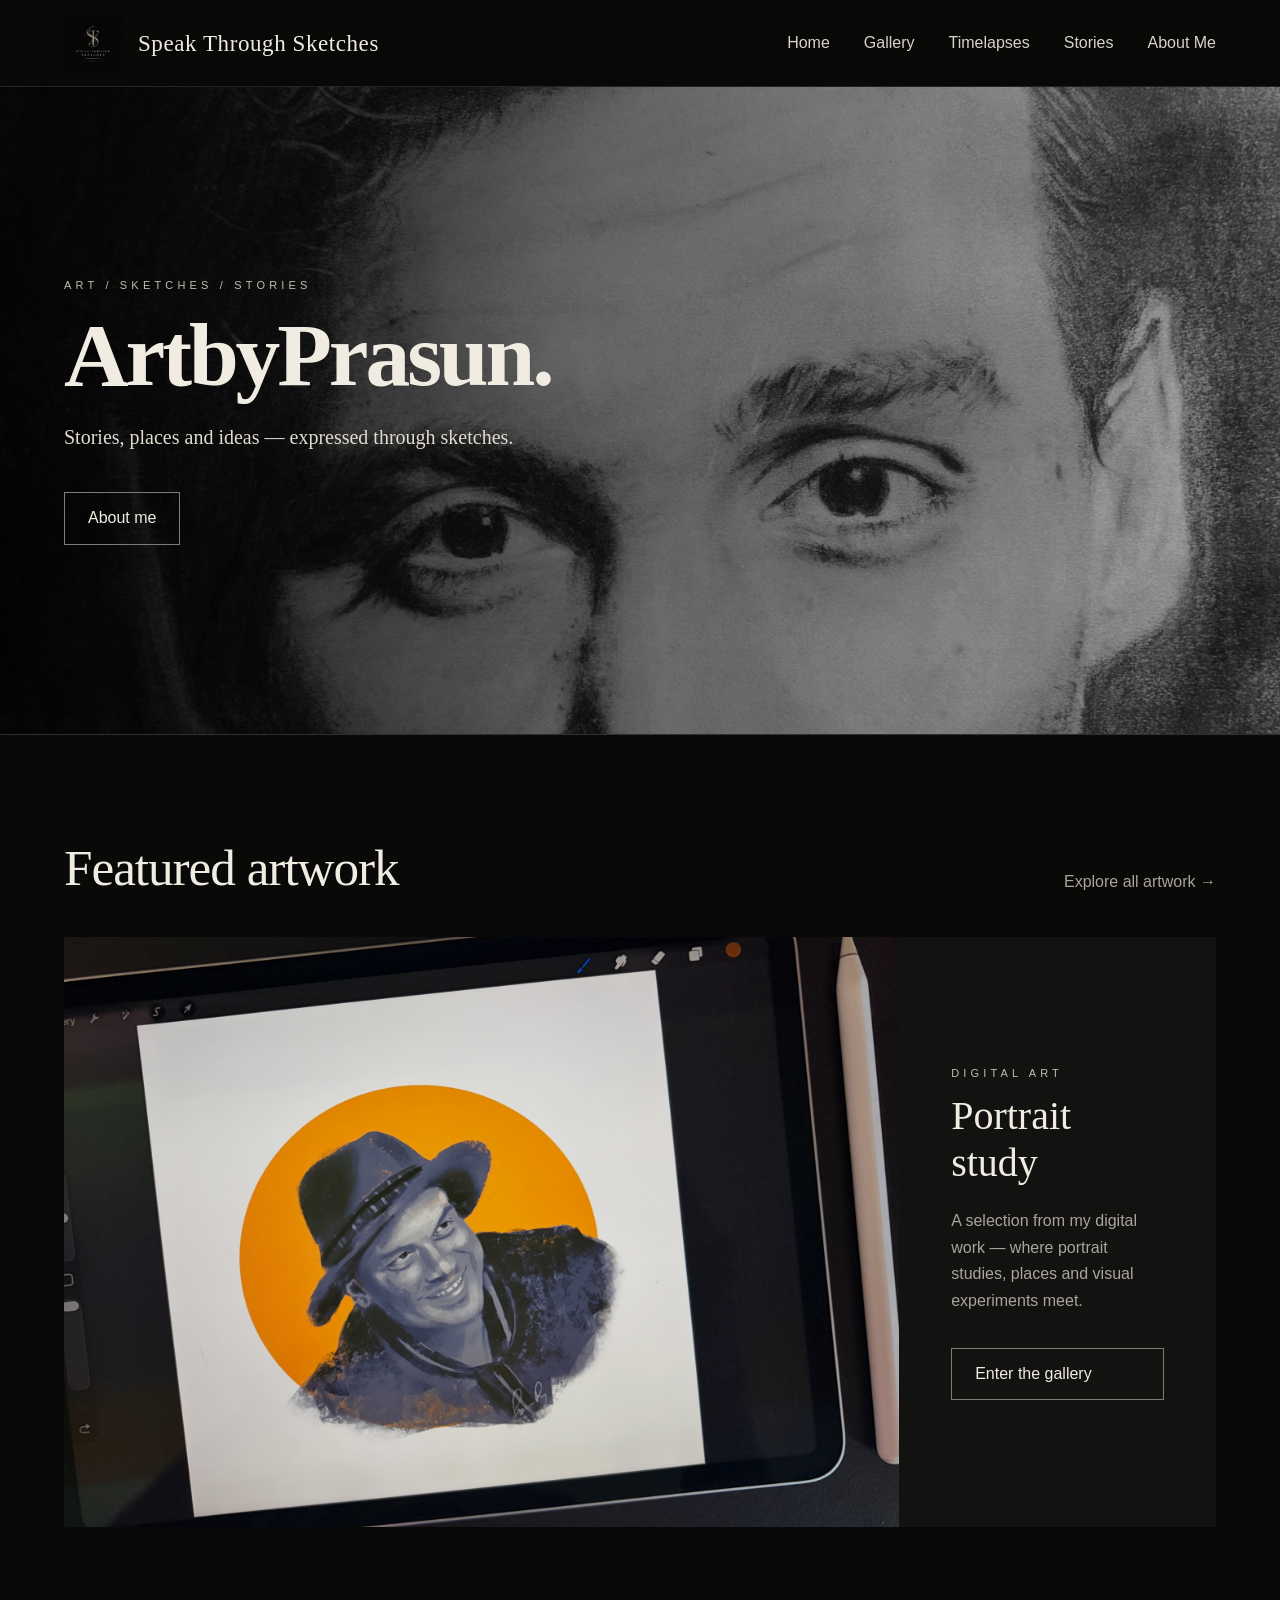
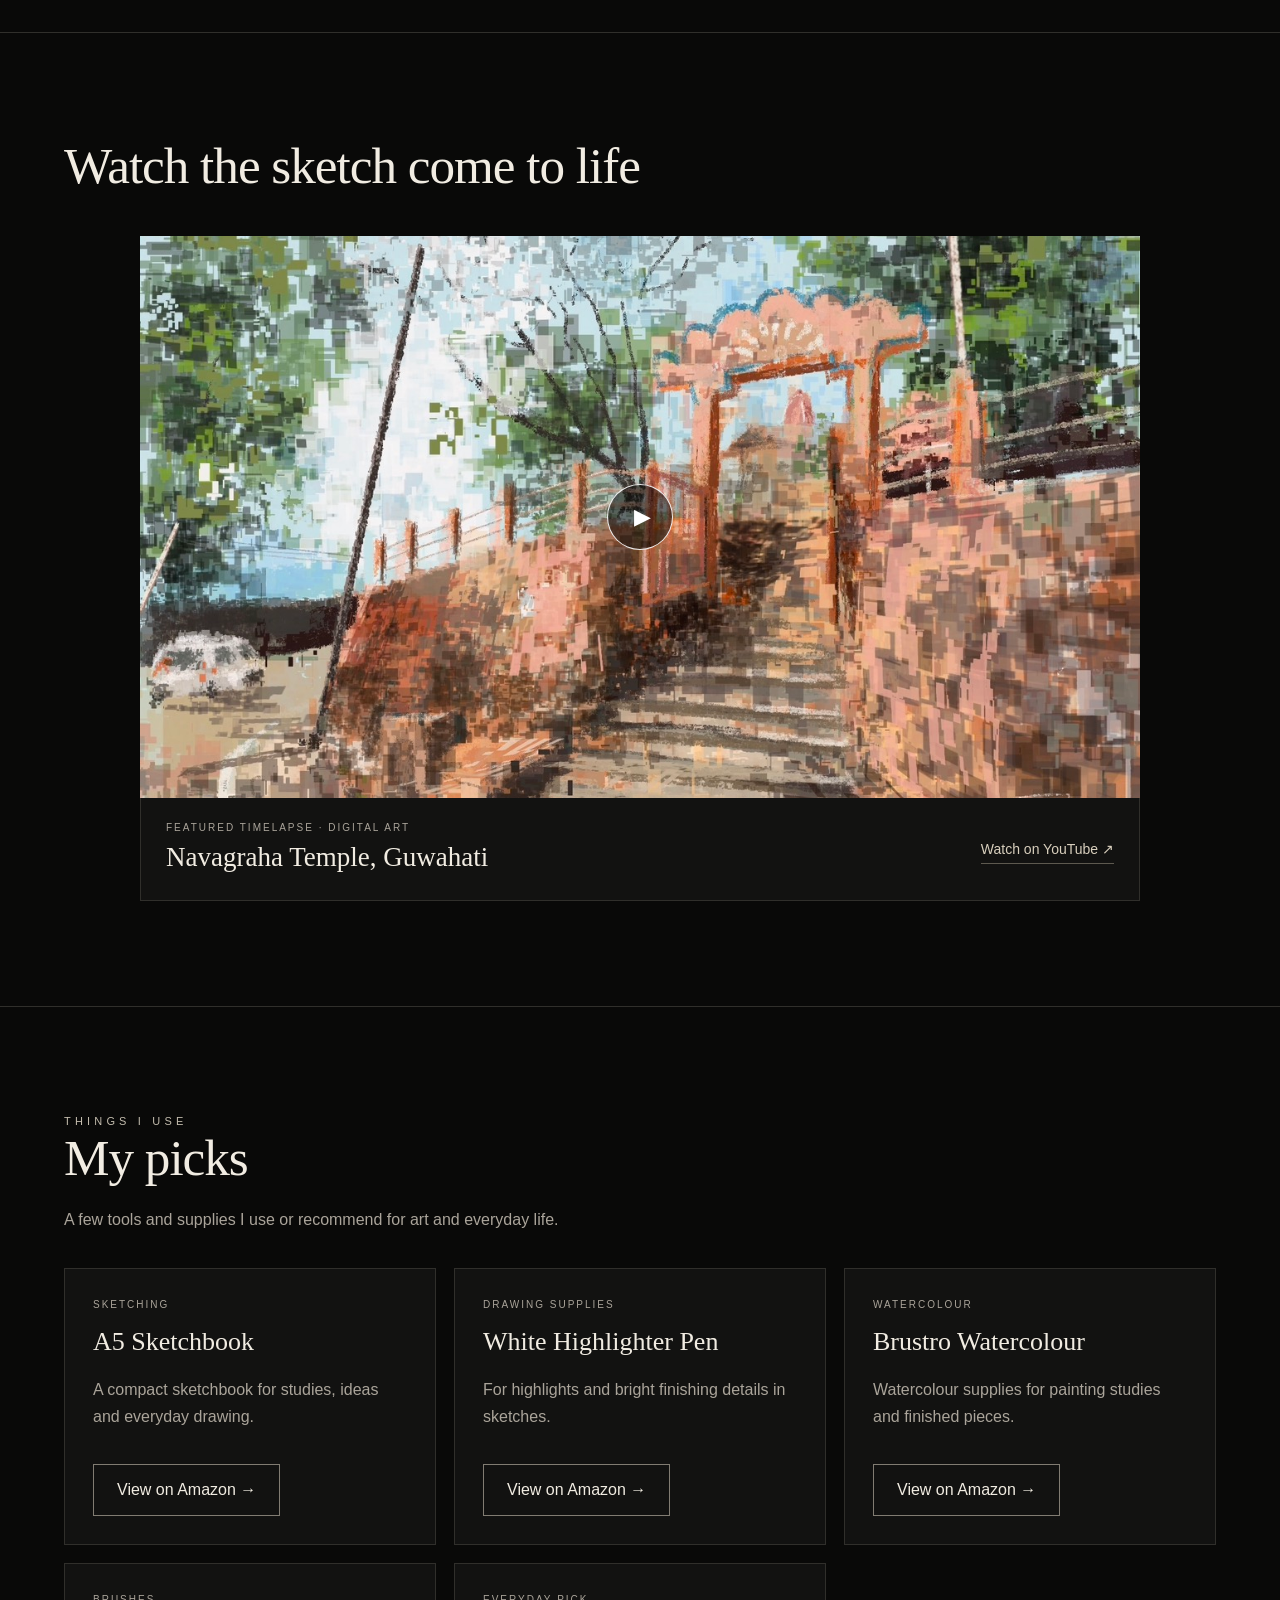
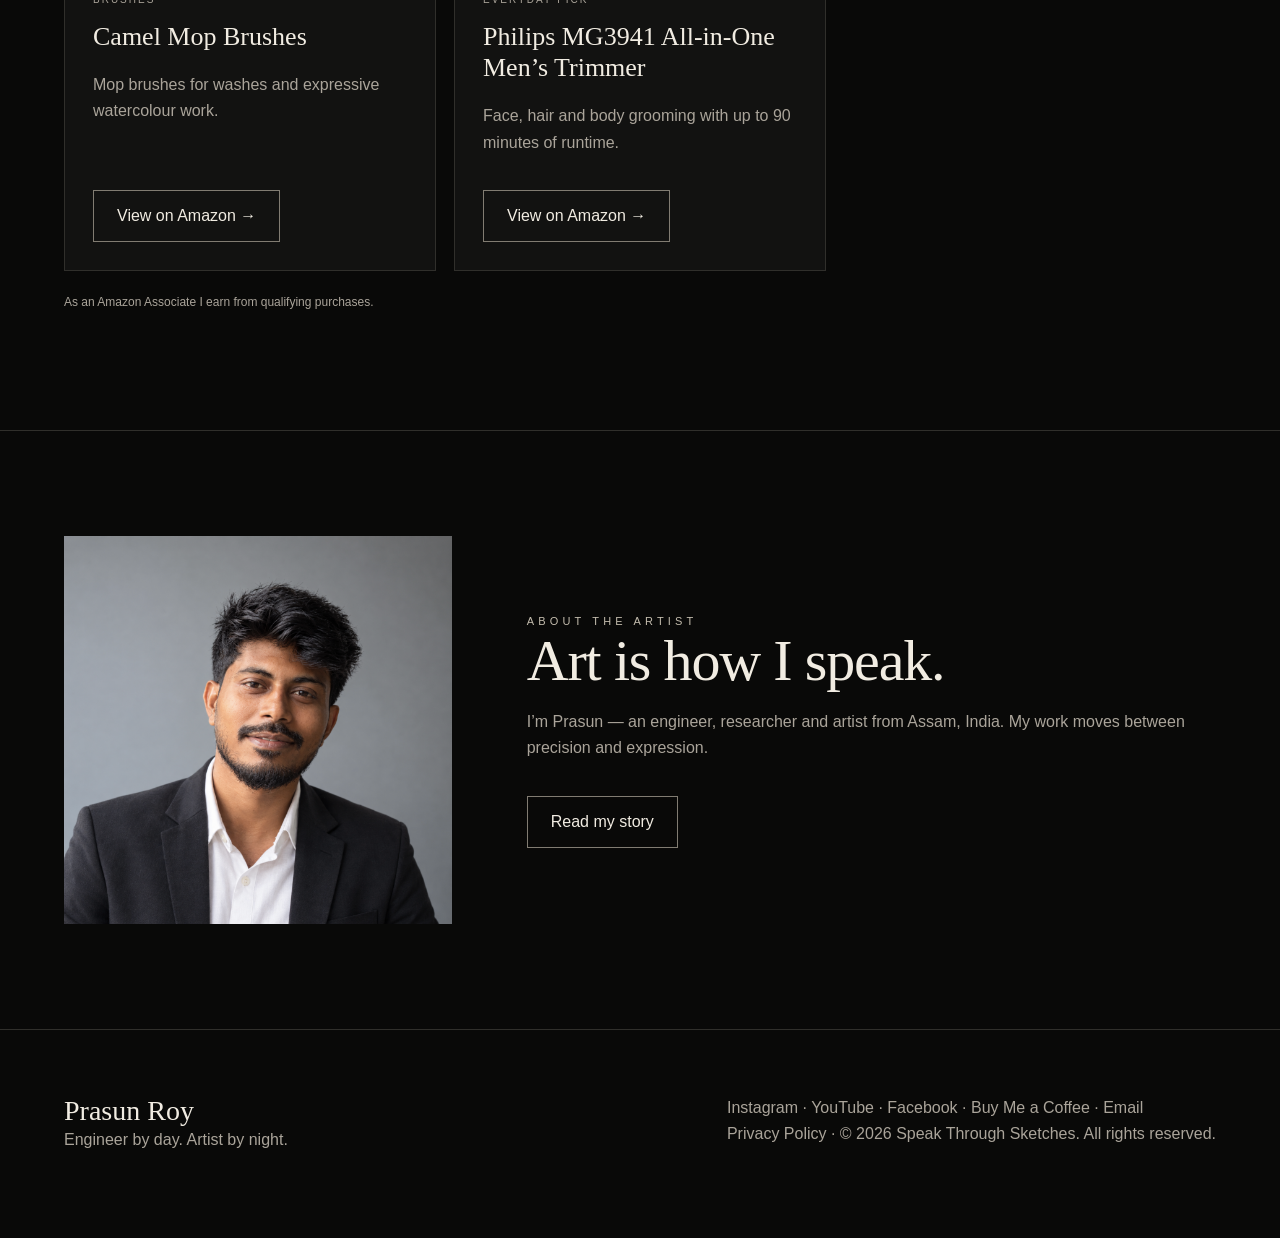
==== index.html @ adfabd0b "Link privacy policy in footer" ====
<!doctype html><html lang="en"><head><title>Speak Through Sketches</title><meta charset="utf-8"><meta name="viewport" content="width=device-width,initial-scale=1"><meta name="description" content="Speak Through Sketches — art, sketches and stories by Prasun Roy."><meta property="og:title" content="Speak Through Sketches"><meta property="og:description" content="Stories, places and ideas — expressed through sketches."><meta property="og:type" content="website"><link rel="icon" href="assets/images/logo.png"><link rel="stylesheet" href="style.css">
<script async src="https://pagead2.googlesyndication.com/pagead/js/adsbygoogle.js?client=ca-pub-5330915636951383" crossorigin="anonymous"></script></head><body><nav class="nav"><div class="wrap navin"><a class="brand" href="index.html"><img src="assets/images/logo.png" alt="Speak Through Sketches logo"><span>Speak Through Sketches</span></a><button class="menu">Menu</button><div class="links"><a href="index.html">Home</a><a href="gallery.html">Gallery</a><a href="timelapses.html">Timelapses</a><a href="stories.html">Stories</a><a href="about.html">About Me</a></div></div></nav><header class="hero"><div class="inner"><div class="eyebrow">Art / Sketches / Stories</div><h1>ArtbyPrasun.</h1><p>Stories, places and ideas — expressed through sketches.</p><a class="btn" href="about.html">About me</a></div></header><section class="section"><div class="wrap"><div class="sectionhead"><h2>Featured artwork</h2><a class="muted" href="gallery.html">Explore all artwork →</a></div><div class="featured"><img src="assets/images/featured.jpg" alt="Digital portrait artwork displayed on an iPad"><div class="cardtext"><div class="eyebrow">Digital art</div><h3>Portrait study</h3><p class="muted">A selection from my digital work — where portrait studies, places and visual experiments meet.</p><a class="btn" href="gallery.html">Enter the gallery</a></div></div></div></section><section class="section"><div class="wrap"><div class="sectionhead"><h2>Watch the sketch come to life</h2></div><div class="home-video"><button class="video-thumb wide" type="button" data-youtube="erYvs-AI5_E" aria-label="Play Navagraha Temple timelapse"><img src="assets/images/digital-temple.png" alt="Navagraha Temple digital artwork"><span class="video-play">▶</span></button><div class="home-video-meta"><div><div class="tags">Featured timelapse · Digital art</div><h3>Navagraha Temple, Guwahati</h3></div><a class="youtube-link" href="https://youtu.be/erYvs-AI5_E" target="_blank" rel="noopener">Watch on YouTube ↗</a></div></div></div></section><section class="section"><div class="wrap"><div class="sectionhead"><div><div class="eyebrow">Things I use</div><h2>My picks</h2></div></div><p class="muted picks-intro">A few tools and supplies I use or recommend for art and everyday life.</p><div class="picks-grid">
<article class="pick"><div class="tags">Sketching</div><h3>A5 Sketchbook</h3><p class="muted">A compact sketchbook for studies, ideas and everyday drawing.</p><a class="btn" href="https://link.amazon/B03VKtZq3" target="_blank" rel="sponsored noopener">View on Amazon →</a></article>
<article class="pick"><div class="tags">Drawing supplies</div><h3>White Highlighter Pen</h3><p class="muted">For highlights and bright finishing details in sketches.</p><a class="btn" href="https://link.amazon/B0iWnX2tT" target="_blank" rel="sponsored noopener">View on Amazon →</a></article>
<article class="pick"><div class="tags">Watercolour</div><h3>Brustro Watercolour</h3><p class="muted">Watercolour supplies for painting studies and finished pieces.</p><a class="btn" href="https://link.amazon/B00Pfb961" target="_blank" rel="sponsored noopener">View on Amazon →</a></article>
<article class="pick"><div class="tags">Brushes</div><h3>Camel Mop Brushes</h3><p class="muted">Mop brushes for washes and expressive watercolour work.</p><a class="btn" href="https://link.amazon/B0bMpM8hQ" target="_blank" rel="sponsored noopener">View on Amazon →</a></article>
<article class="pick"><div class="tags">Everyday pick</div><h3>Philips MG3941 All-in-One Men’s Trimmer</h3><p class="muted">Face, hair and body grooming with up to 90 minutes of runtime.</p><a class="btn" href="https://link.amazon/B0ilqBLUI" target="_blank" rel="sponsored noopener">View on Amazon →</a></article>
</div><p class="affiliate-note">As an Amazon Associate I earn from qualifying purchases.</p></div></section><section class="section"><div class="wrap aboutgrid"><img src="assets/images/about.png" alt="Portrait of Prasun Roy"><div><div class="eyebrow">About the artist</div><h2>Art is how I speak.</h2><p class="muted">I’m Prasun — an engineer, researcher and artist from Assam, India. My work moves between precision and expression.</p><a class="btn" href="about.html">Read my story</a></div></div></section><footer class="footer"><div class="wrap footergrid"><div><div class="name">Prasun Roy</div><div class="muted">Engineer by day. Artist by night.</div></div><div class="muted"><a href="https://www.instagram.com/prasun__roy?igsi=Y3Uyb3ZrcDMyajFr&utm_source=qr" target="_blank" rel="noopener">Instagram</a> · <a href="https://www.youtube.com/@artbyprasun" target="_blank" rel="noopener">YouTube</a> · <a href="https://facebook.com/speakthroughsketches" target="_blank" rel="noopener">Facebook</a> · <a href="https://buymeacoffee.com/speakthroughsketches" target="_blank" rel="noopener">Buy Me a Coffee</a> · <a href="mailto:artbyprasun@speakthroughsketches.com">Email</a><br><a href="privacy.html">Privacy Policy</a> · © 2026 Speak Through Sketches. All rights reserved.</div></div></footer><script src="main.js"></script></body></html>
---- style.css ----
:root{--bg:#090908;--panel:#121211;--ink:#f1ece2;--muted:#aaa49a;--line:#302f2b;--accent:#d8cfbd;--max:1260px}*{box-sizing:border-box}html{scroll-behavior:smooth}body{margin:0;background:var(--bg);color:var(--ink);font-family:Arial,Helvetica,sans-serif;line-height:1.65}a{color:inherit;text-decoration:none}img{max-width:100%;display:block}.wrap{width:min(var(--max),90vw);margin:auto}.nav{position:sticky;top:0;z-index:30;background:rgba(9,9,8,.94);backdrop-filter:blur(14px);border-bottom:1px solid #24231f}.navin{height:86px;display:flex;align-items:center;justify-content:space-between}.brand{display:flex;align-items:center;gap:16px}.brand img{width:58px;height:58px;object-fit:cover}.brand span{font:23px/1 Georgia,serif;letter-spacing:.025em}.links{display:flex;gap:34px;color:#d8d2c8}.links a{padding:30px 0;position:relative}.links a:after{content:"";position:absolute;left:0;right:100%;bottom:20px;height:1px;background:var(--ink);transition:.25s}.links a:hover:after,.links a.active:after{right:0}.menu{display:none;background:none;border:1px solid var(--line);color:var(--ink);padding:8px 11px}.hero{min-height:72vh;display:grid;align-items:center;position:relative;overflow:hidden;border-bottom:1px solid var(--line)}.hero:before{content:"";position:absolute;inset:0;background:linear-gradient(90deg,rgba(0,0,0,.88) 0%,rgba(0,0,0,.52) 43%,rgba(0,0,0,.2) 100%),url('assets/images/graphite-3.jpg') center 36%/cover;filter:grayscale(1)}.hero .inner{position:relative;width:min(var(--max),90vw);margin:auto;padding:110px 0}.eyebrow{letter-spacing:.38em;text-transform:uppercase;color:#c4bdae;font-size:11px}.hero h1,.pagehero h1{font:700 clamp(58px,7vw,96px)/.96 Georgia,serif;margin:18px 0 22px;letter-spacing:-.035em}.hero p{font:20px/1.7 Georgia,serif;max-width:650px;color:#e1dbd0}.btn{display:inline-block;border:1px solid #817c72;padding:12px 23px;margin-top:18px;transition:.25s}.btn:hover{background:var(--ink);color:#111}.section{padding:105px 0;border-bottom:1px solid var(--line)}.sectionhead{display:flex;justify-content:space-between;gap:25px;align-items:end;margin-bottom:42px}.section h2{font:clamp(38px,4vw,54px)/1.08 Georgia,serif;margin:0;letter-spacing:-.02em}.muted{color:var(--muted)}.featured{display:grid;grid-template-columns:minmax(0,1.45fr) minmax(300px,.55fr);gap:0;align-items:stretch;background:var(--panel)}.featured img{height:590px;width:100%;object-fit:cover}.cardtext{padding:52px;display:flex;flex-direction:column;justify-content:center}.cardtext h3{font:40px Georgia,serif;margin:10px 0 6px}.grid{columns:3 300px;column-gap:22px}.art{break-inside:avoid;margin:0 0 22px;background:var(--panel);cursor:pointer;overflow:hidden;border:1px solid transparent;transition:.3s}.art img{width:100%;transition:.45s}.art:hover{border-color:#34332f}.art:hover img{transform:scale(1.02);filter:brightness(.9)}.cap{padding:15px 17px}.cap strong{font-family:Georgia,serif;font-size:19px}.tags{font-size:10px;letter-spacing:.2em;text-transform:uppercase;color:var(--muted)}.filter{display:flex;gap:10px;flex-wrap:wrap;margin-bottom:36px}.filter button{background:transparent;border:1px solid var(--line);color:var(--ink);padding:10px 17px;cursor:pointer;transition:.2s}.filter button:hover,.filter button.on{background:var(--ink);color:#111}.video{aspect-ratio:16/7;background:radial-gradient(circle at center,#25241f,#11110f 65%);display:grid;place-items:center;border:1px solid var(--line)}.play{width:76px;height:76px;border:1px solid var(--ink);border-radius:50%;display:grid;place-items:center;font-size:25px;transition:.25s}.play:hover{transform:scale(1.08);background:var(--ink);color:#111}.aboutgrid{display:grid;grid-template-columns:.72fr 1.28fr;gap:75px;align-items:center}.aboutgrid img{aspect-ratio:1/1;object-fit:cover;filter:saturate(.88)}.aboutgrid h2{font-size:58px}.footer{padding:65px 0 85px}.footergrid{display:flex;justify-content:space-between;gap:30px;flex-wrap:wrap}.footer .name{font:28px Georgia,serif}.pagehero{padding:115px 0 65px;border-bottom:1px solid var(--line);background:linear-gradient(180deg,#0c0c0b,#090908)}.pagehero h1{font-size:76px}.storygrid{display:grid;grid-template-columns:repeat(3,1fr);gap:20px}.story{background:var(--panel);padding:30px;min-height:240px;border:1px solid var(--line)}.story h3{font:28px Georgia,serif}.lightbox{position:fixed;inset:0;background:rgba(0,0,0,.96);z-index:100;display:none;align-items:center;justify-content:center;padding:30px}.lightbox.open{display:flex}.lightbox img{max-height:88vh;max-width:92vw;box-shadow:0 20px 70px #000}.close{position:absolute;right:30px;top:18px;font-size:34px;cursor:pointer}.legal{max-width:800px}.legal h2{font-family:Georgia,serif}@media(max-width:760px){.wrap{width:90vw}.navin{height:70px}.brand span{font-size:18px}.brand img{width:46px;height:46px}.menu{display:block}.links{display:none;position:absolute;top:70px;left:0;right:0;background:#0d0d0c;padding:14px 5vw 20px;flex-direction:column;gap:0;border-bottom:1px solid var(--line)}.links.open{display:flex}.links a{padding:12px 0}.links a:after{display:none}.hero{min-height:67vh}.hero .inner{padding:75px 0}.hero h1{font-size:clamp(52px,15vw,72px)}.hero p{font-size:18px}.featured,.aboutgrid{grid-template-columns:1fr}.featured img{height:auto;max-height:520px}.cardtext{padding:30px}.section{padding:68px 0}.sectionhead{align-items:flex-start;flex-direction:column;margin-bottom:28px}.section h2{font-size:39px}.aboutgrid{gap:35px}.aboutgrid h2{font-size:44px}.storygrid{grid-template-columns:1fr}.pagehero{padding:80px 0 40px}.pagehero h1{font-size:55px}.grid{columns:2 150px}}@media(max-width:480px){.grid{columns:1}.brand span{font-size:16px}.hero h1{font-size:50px}}.timelapse-duo{display:grid;grid-template-columns:1fr 1fr;gap:3px;aspect-ratio:16/10;overflow:hidden;margin-bottom:18px}.timelapse-duo img{width:100%;height:100%;object-fit:cover}
.timelapse-card{padding:18px}.video-thumb{position:relative;width:100%;padding:0;border:0;background:#050505;cursor:pointer;overflow:hidden;display:block;margin-bottom:18px}.video-thumb.wide{aspect-ratio:16/9}.video-thumb.short{aspect-ratio:9/12}.video-thumb img{width:100%;height:100%;object-fit:cover;transition:.35s}.video-thumb:hover img{transform:scale(1.025);filter:brightness(.72)}.video-play{position:absolute;left:50%;top:50%;transform:translate(-50%,-50%);width:66px;height:66px;border:1px solid rgba(255,255,255,.9);border-radius:50%;display:grid;place-items:center;background:rgba(0,0,0,.52);color:#fff;font-size:22px;padding-left:4px;transition:.25s}.video-thumb:hover .video-play{background:var(--ink);color:#111;transform:translate(-50%,-50%) scale(1.06)}.video-frame{width:100%;border:0;display:block;background:#000;margin-bottom:18px}.video-frame.wide{aspect-ratio:16/9}.video-frame.short{aspect-ratio:9/12}.youtube-link{display:inline-block;color:#d8cfbd;border-bottom:1px solid #5d594f;padding-bottom:2px;margin-top:4px;font-size:14px}.youtube-link:hover{color:#fff;border-color:#fff}.picks-intro{max-width:650px;margin:-20px 0 35px}.picks-grid{display:grid;grid-template-columns:repeat(3,1fr);gap:18px}.pick{background:var(--panel);border:1px solid var(--line);padding:28px;display:flex;flex-direction:column;align-items:flex-start}.pick h3{font:26px/1.2 Georgia,serif;margin:12px 0 4px}.pick p{flex:1}.affiliate-note{color:var(--muted);font-size:12px;margin-top:22px}@media(max-width:900px){.picks-grid{grid-template-columns:repeat(2,1fr)}}@media(max-width:560px){.picks-grid{grid-template-columns:1fr}}.home-video{max-width:1000px;margin:auto}.home-video .video-thumb{margin-bottom:0}.home-video-meta{display:flex;justify-content:space-between;gap:25px;align-items:center;background:var(--panel);border:1px solid var(--line);border-top:0;padding:22px 25px}.home-video-meta h3{font:27px Georgia,serif;margin:5px 0}@media(max-width:600px){.home-video-meta{align-items:flex-start;flex-direction:column}}
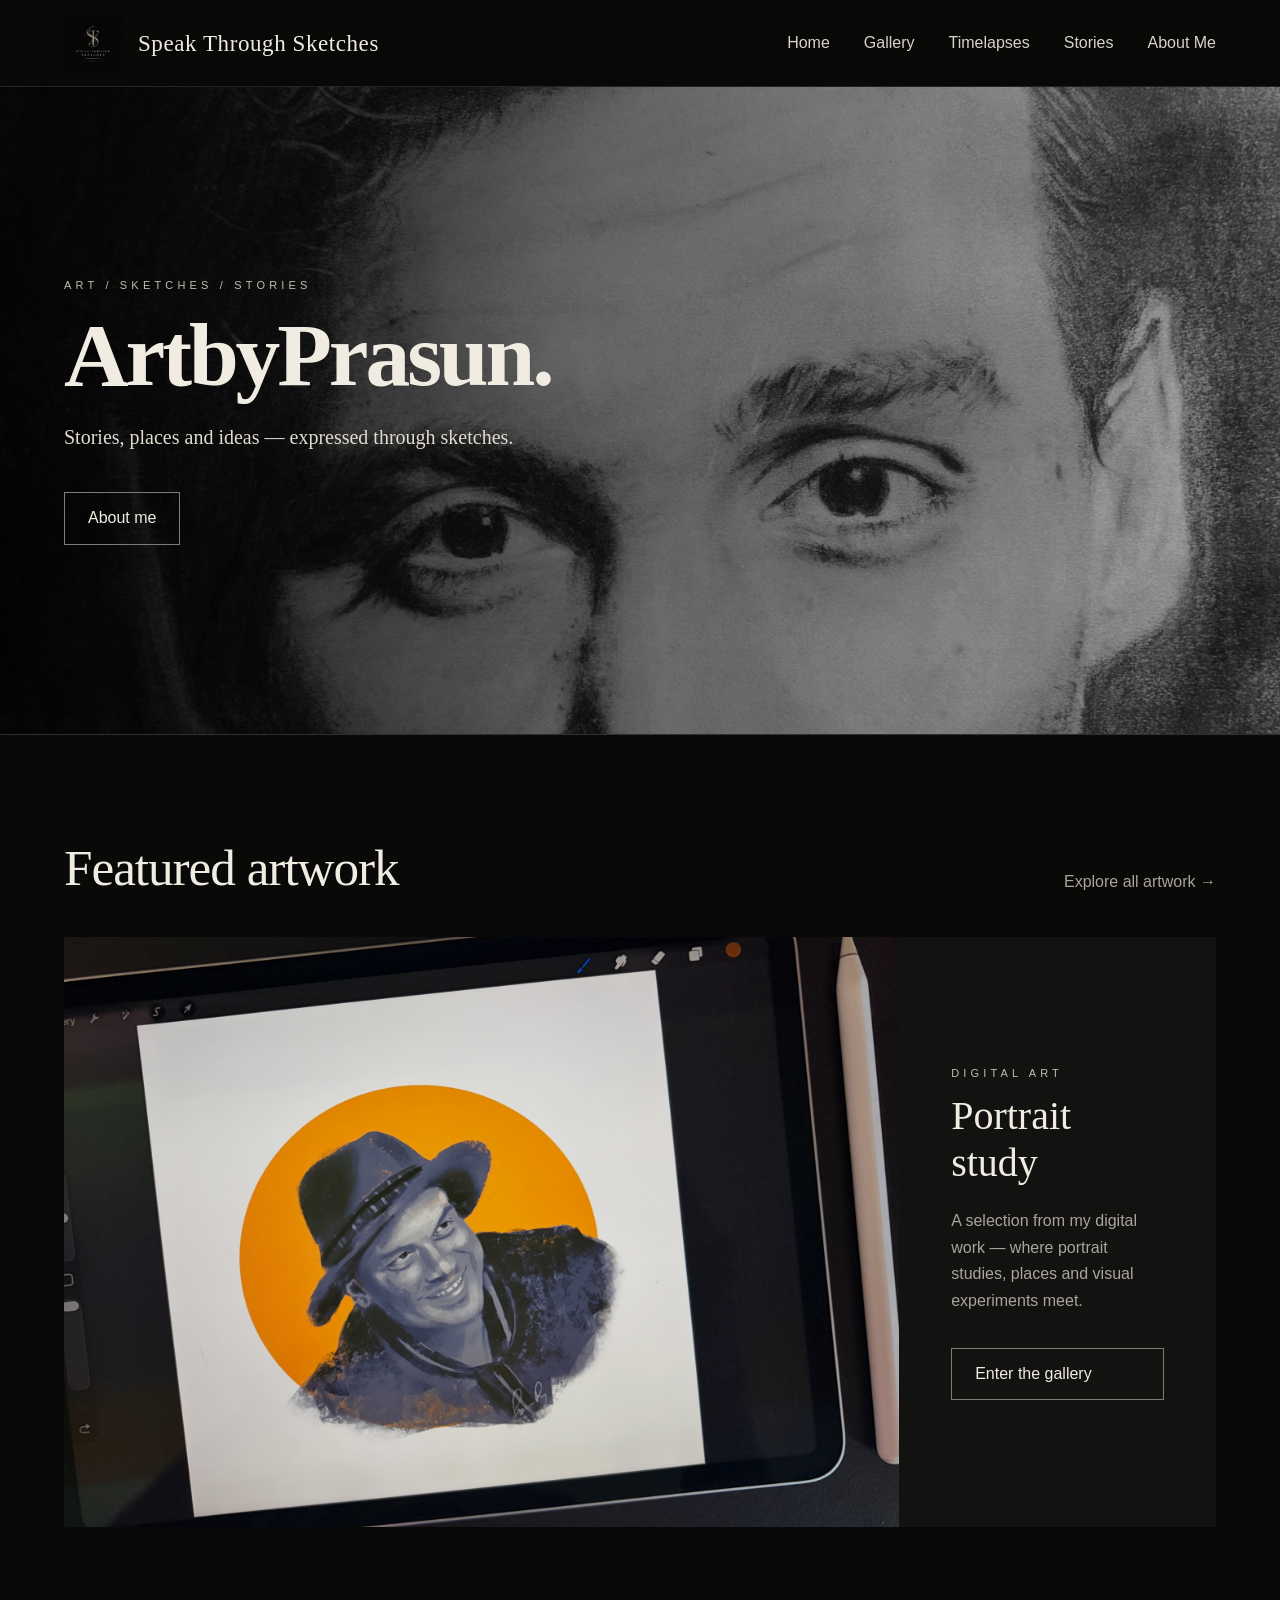
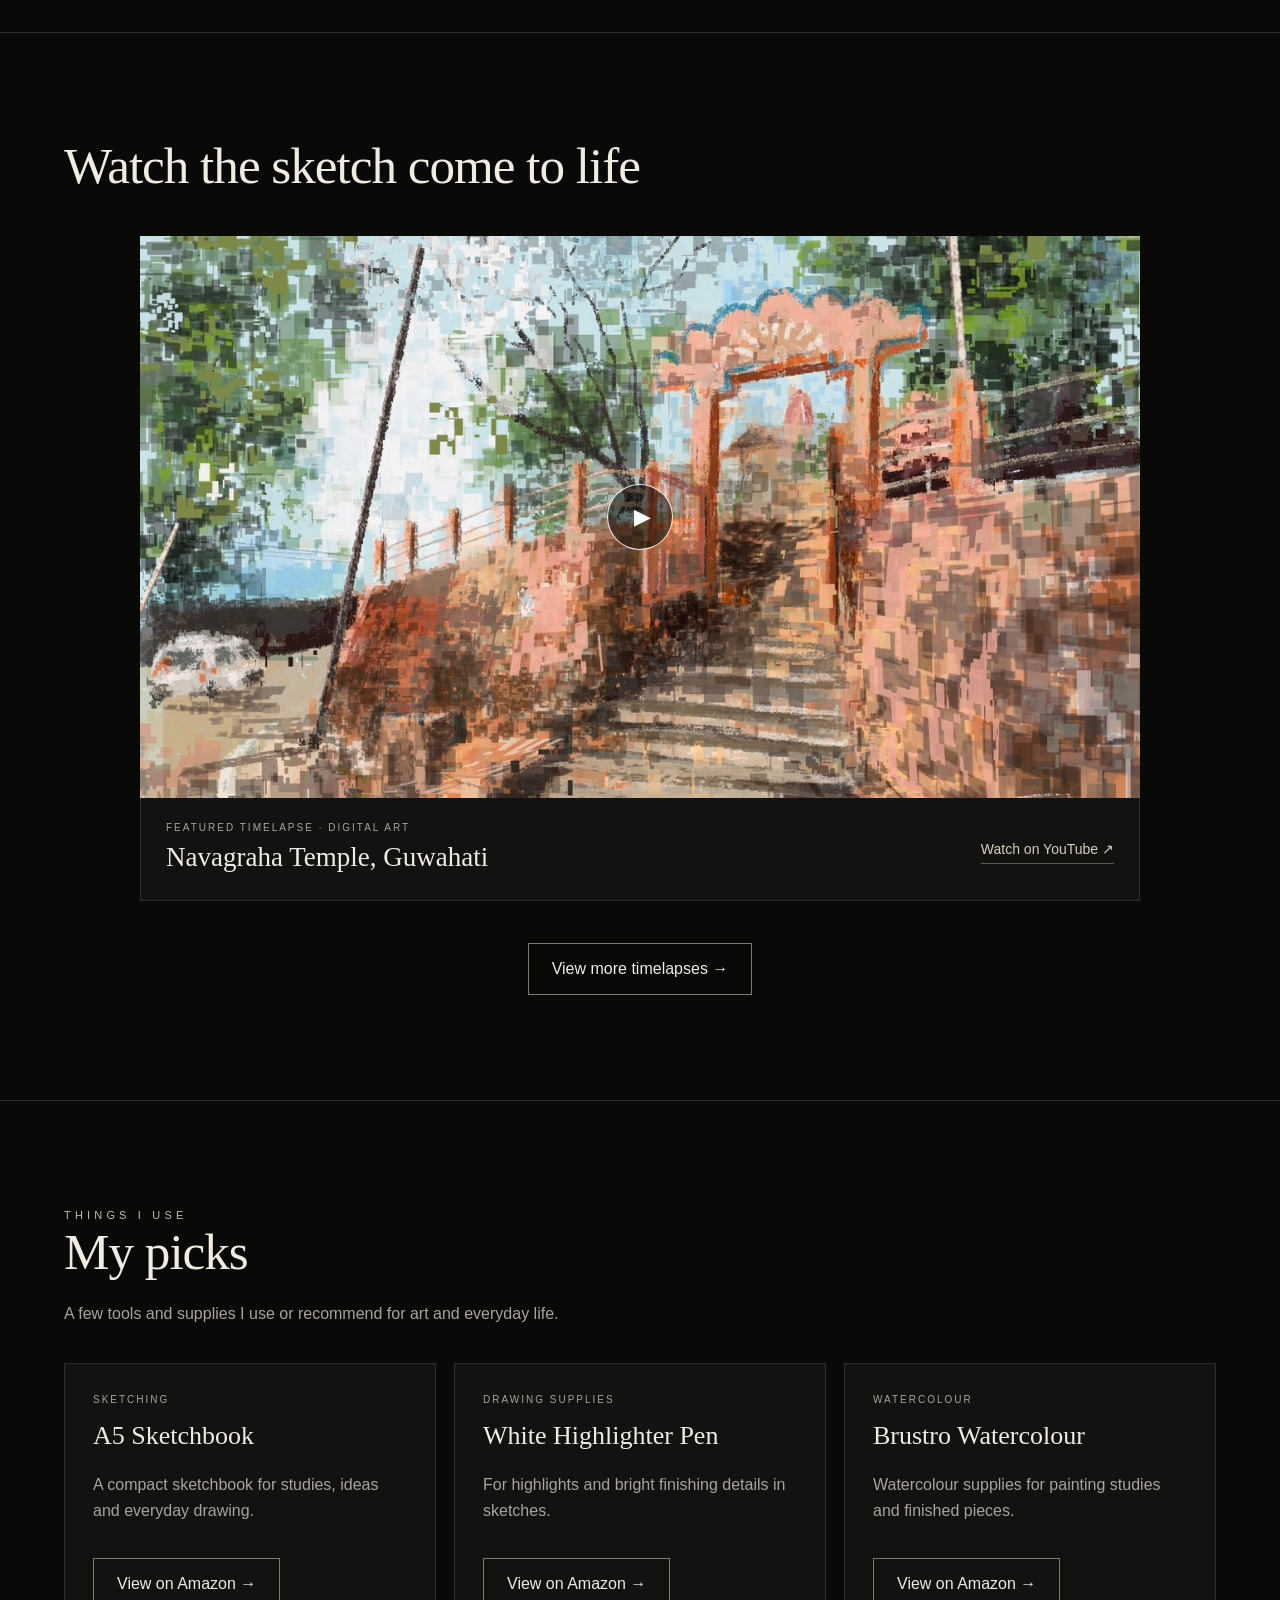
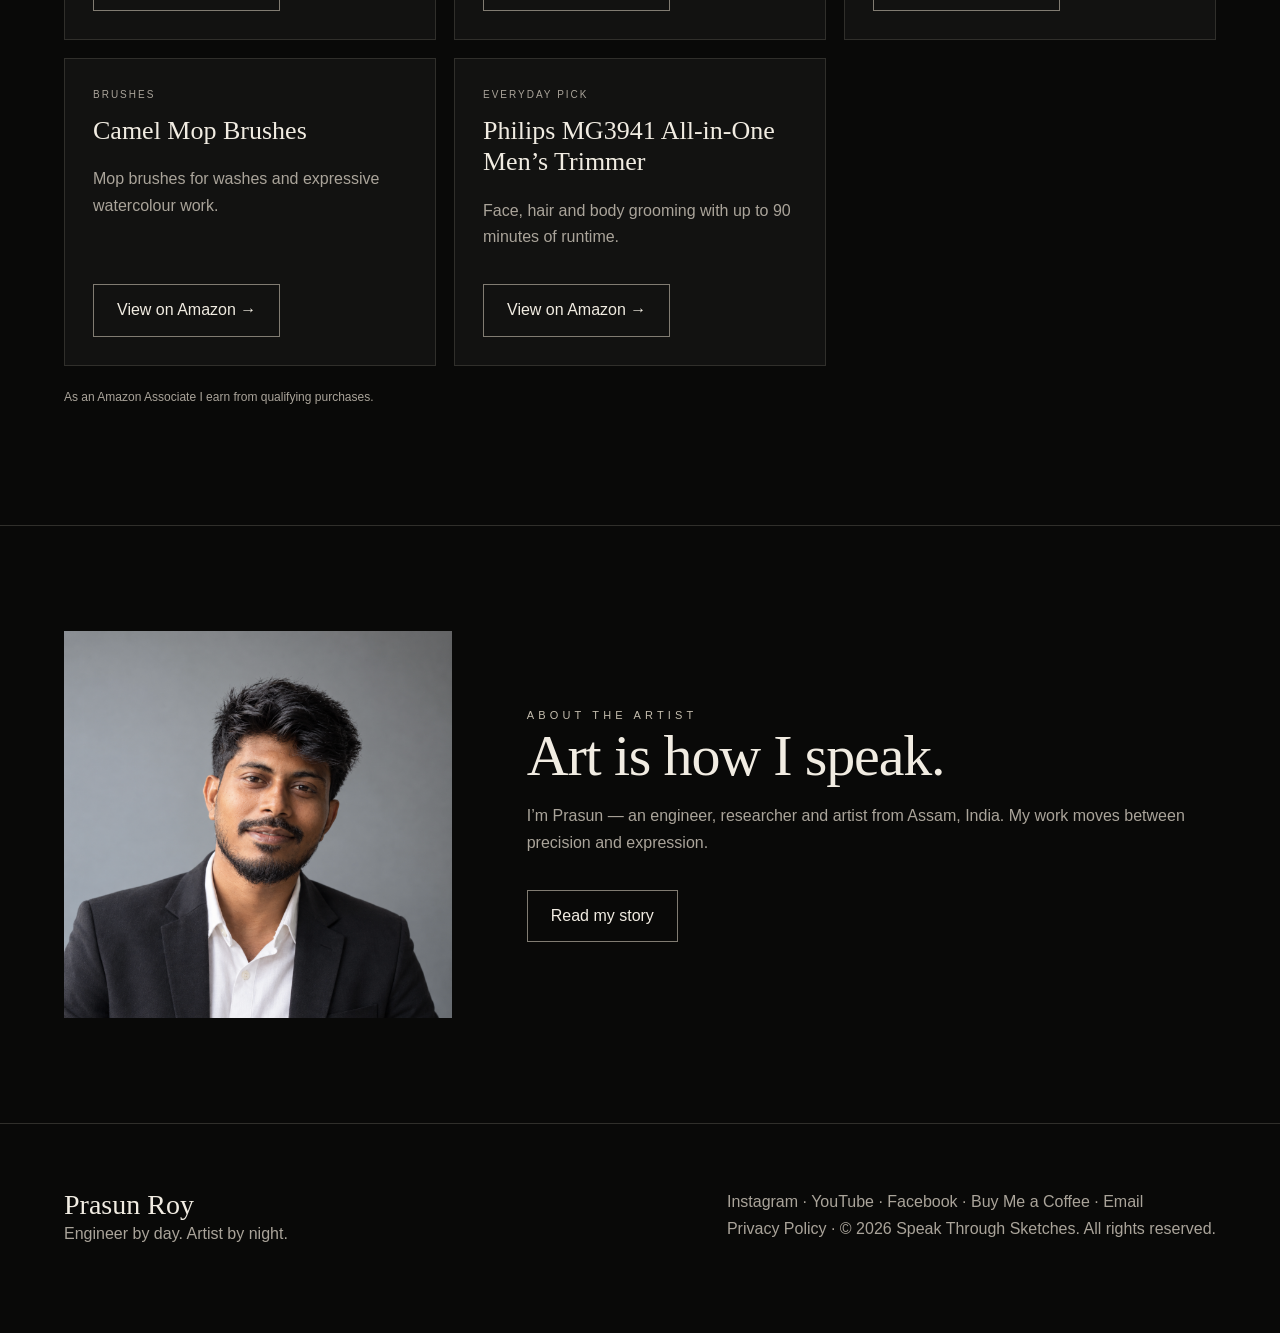
==== commit ef3baa5a: "Add more timelapses button to homepage" ====
--- a/index.html
+++ b/index.html
@@ -1,8 +1,2 @@
-<!doctype html><html lang="en"><head><title>Speak Through Sketches</title><meta charset="utf-8"><meta name="viewport" content="width=device-width,initial-scale=1"><meta name="description" content="Speak Through Sketches — art, sketches and stories by Prasun Roy."><meta property="og:title" content="Speak Through Sketches"><meta property="og:description" content="Stories, places and ideas — expressed through sketches."><meta property="og:type" content="website"><link rel="icon" href="assets/images/logo.png"><link rel="stylesheet" href="style.css">
-<script async src="https://pagead2.googlesyndication.com/pagead/js/adsbygoogle.js?client=ca-pub-5330915636951383" crossorigin="anonymous"></script></head><body><nav class="nav"><div class="wrap navin"><a class="brand" href="index.html"><img src="assets/images/logo.png" alt="Speak Through Sketches logo"><span>Speak Through Sketches</span></a><button class="menu">Menu</button><div class="links"><a href="index.html">Home</a><a href="gallery.html">Gallery</a><a href="timelapses.html">Timelapses</a><a href="stories.html">Stories</a><a href="about.html">About Me</a></div></div></nav><header class="hero"><div class="inner"><div class="eyebrow">Art / Sketches / Stories</div><h1>ArtbyPrasun.</h1><p>Stories, places and ideas — expressed through sketches.</p><a class="btn" href="about.html">About me</a></div></header><section class="section"><div class="wrap"><div class="sectionhead"><h2>Featured artwork</h2><a class="muted" href="gallery.html">Explore all artwork →</a></div><div class="featured"><img src="assets/images/featured.jpg" alt="Digital portrait artwork displayed on an iPad"><div class="cardtext"><div class="eyebrow">Digital art</div><h3>Portrait study</h3><p class="muted">A selection from my digital work — where portrait studies, places and visual experiments meet.</p><a class="btn" href="gallery.html">Enter the gallery</a></div></div></div></section><section class="section"><div class="wrap"><div class="sectionhead"><h2>Watch the sketch come to life</h2></div><div class="home-video"><button class="video-thumb wide" type="button" data-youtube="erYvs-AI5_E" aria-label="Play Navagraha Temple timelapse"><img src="assets/images/digital-temple.png" alt="Navagraha Temple digital artwork"><span class="video-play">▶</span></button><div class="home-video-meta"><div><div class="tags">Featured timelapse · Digital art</div><h3>Navagraha Temple, Guwahati</h3></div><a class="youtube-link" href="https://youtu.be/erYvs-AI5_E" target="_blank" rel="noopener">Watch on YouTube ↗</a></div></div></div></section><section class="section"><div class="wrap"><div class="sectionhead"><div><div class="eyebrow">Things I use</div><h2>My picks</h2></div></div><p class="muted picks-intro">A few tools and supplies I use or recommend for art and everyday life.</p><div class="picks-grid">
-<article class="pick"><div class="tags">Sketching</div><h3>A5 Sketchbook</h3><p class="muted">A compact sketchbook for studies, ideas and everyday drawing.</p><a class="btn" href="https://link.amazon/B03VKtZq3" target="_blank" rel="sponsored noopener">View on Amazon →</a></article>
-<article class="pick"><div class="tags">Drawing supplies</div><h3>White Highlighter Pen</h3><p class="muted">For highlights and bright finishing details in sketches.</p><a class="btn" href="https://link.amazon/B0iWnX2tT" target="_blank" rel="sponsored noopener">View on Amazon →</a></article>
-<article class="pick"><div class="tags">Watercolour</div><h3>Brustro Watercolour</h3><p class="muted">Watercolour supplies for painting studies and finished pieces.</p><a class="btn" href="https://link.amazon/B00Pfb961" target="_blank" rel="sponsored noopener">View on Amazon →</a></article>
-<article class="pick"><div class="tags">Brushes</div><h3>Camel Mop Brushes</h3><p class="muted">Mop brushes for washes and expressive watercolour work.</p><a class="btn" href="https://link.amazon/B0bMpM8hQ" target="_blank" rel="sponsored noopener">View on Amazon →</a></article>
-<article class="pick"><div class="tags">Everyday pick</div><h3>Philips MG3941 All-in-One Men’s Trimmer</h3><p class="muted">Face, hair and body grooming with up to 90 minutes of runtime.</p><a class="btn" href="https://link.amazon/B0ilqBLUI" target="_blank" rel="sponsored noopener">View on Amazon →</a></article>
-</div><p class="affiliate-note">As an Amazon Associate I earn from qualifying purchases.</p></div></section><section class="section"><div class="wrap aboutgrid"><img src="assets/images/about.png" alt="Portrait of Prasun Roy"><div><div class="eyebrow">About the artist</div><h2>Art is how I speak.</h2><p class="muted">I’m Prasun — an engineer, researcher and artist from Assam, India. My work moves between precision and expression.</p><a class="btn" href="about.html">Read my story</a></div></div></section><footer class="footer"><div class="wrap footergrid"><div><div class="name">Prasun Roy</div><div class="muted">Engineer by day. Artist by night.</div></div><div class="muted"><a href="https://www.instagram.com/prasun__roy?igsi=Y3Uyb3ZrcDMyajFr&utm_source=qr" target="_blank" rel="noopener">Instagram</a> · <a href="https://www.youtube.com/@artbyprasun" target="_blank" rel="noopener">YouTube</a> · <a href="https://facebook.com/speakthroughsketches" target="_blank" rel="noopener">Facebook</a> · <a href="https://buymeacoffee.com/speakthroughsketches" target="_blank" rel="noopener">Buy Me a Coffee</a> · <a href="mailto:artbyprasun@speakthroughsketches.com">Email</a><br><a href="privacy.html">Privacy Policy</a> · © 2026 Speak Through Sketches. All rights reserved.</div></div></footer><script src="main.js"></script></body></html>+<!doctype html><html lang="en"><head><script async src="https://www.googletagmanager.com/gtag/js?id=G-JD53RVSYMD"></script><script>window.dataLayer=window.dataLayer||[];function gtag(){dataLayer.push(arguments);}gtag('js',new Date());gtag('config','G-JD53RVSYMD');</script><title>Speak Through Sketches | Art by Prasun Roy, Assam</title><meta charset="utf-8"><meta name="viewport" content="width=device-width,initial-scale=1"><meta name="description" content="Speak Through Sketches is the art portfolio of Prasun Roy from Assam, India, featuring original digital art, watercolour, graphite sketches, timelapses and travel-inspired art stories."><meta property="og:title" content="Speak Through Sketches | Art by Prasun Roy"><meta property="og:description" content="Original digital art, watercolour, graphite sketches, timelapses and travel-inspired art stories by Prasun Roy from Assam, India."><meta property="og:type" content="website"><meta property="og:url" content="https://www.speakthroughsketches.com/"><meta property="og:site_name" content="Speak Through Sketches"><meta property="og:image" content="https://www.speakthroughsketches.com/assets/images/featured.jpg"><meta property="og:image:alt" content="Original digital artwork by Prasun Roy"><meta name="twitter:card" content="summary_large_image"><meta name="twitter:image" content="https://www.speakthroughsketches.com/assets/images/featured.jpg"><link rel="canonical" href="https://www.speakthroughsketches.com/"><script type="application/ld+json">{"@context":"https://schema.org","@graph":[{"@type":"WebSite","@id":"https://www.speakthroughsketches.com/#website","url":"https://www.speakthroughsketches.com/","name":"Speak Through Sketches","description":"Art portfolio of Prasun Roy featuring digital art, watercolour, graphite sketches, timelapses and art stories.","inLanguage":"en","publisher":{"@id":"https://www.speakthroughsketches.com/#artist"}},{"@type":"Person","@id":"https://www.speakthroughsketches.com/#artist","name":"Prasun Roy","url":"https://www.speakthroughsketches.com/about.html","image":"https://www.speakthroughsketches.com/assets/images/about.png","jobTitle":"Artist, Engineer and Researcher","sameAs":["https://www.instagram.com/prasun__roy","https://www.youtube.com/@artbyprasun","https://facebook.com/speakthroughsketches"]}]}</script><link rel="icon" href="assets/images/logo.png"><link rel="stylesheet" href="style.css">
+<script async src="https://pagead2.googlesyndication.com/pagead/js/adsbygoogle.js?client=ca-pub-5330915636951383" crossorigin="anonymous"></script></head><body><nav class="nav"><div class="wrap navin"><a class="brand" href="index.html"><img src="assets/images/logo.png" alt="Speak Through Sketches art portfolio logo"><span>Speak Through Sketches</span></a><button class="menu">Menu</button><div class="links"><a href="index.html">Home</a><a href="gallery.html">Gallery</a><a href="timelapses.html">Timelapses</a><a href="stories.html">Stories</a><a href="about.html">About Me</a></div></div></nav><header class="hero"><div class="inner"><div class="eyebrow">Art / Sketches / Stories</div><h1>ArtbyPrasun.</h1><p>Stories, places and ideas — expressed through sketches.</p><a class="btn" href="about.html">About me</a></div></header><section class="section"><div class="wrap"><div class="sectionhead"><h2>Featured artwork</h2><a class="muted" href="gallery.html">Explore all artwork →</a></div><div class="featured"><img src="assets/images/featured.jpg" alt="Digital portrait artwork by Prasun Roy"><div class="cardtext"><div class="eyebrow">Digital art</div><h3>Portrait study</h3><p class="muted">A selection from my digital work — where portrait studies, places and visual experiments meet.</p><a class="btn" href="gallery.html">Enter the gallery</a></div></div></div></section><section class="section"><div class="wrap"><div class="sectionhead"><h2>Watch the sketch come to life</h2></div><div class="home-video"><button class="video-thumb wide" type="button" data-youtube="erYvs-AI5_E" aria-label="Play Navagraha Temple digital art timelapse"><img src="assets/images/digital-temple.png" alt="Digital artwork of Navagraha Temple in Guwahati, Assam by Prasun Roy"><span class="video-play">▶</span></button><div class="home-video-meta"><div><div class="tags">Featured timelapse · Digital art</div><h3>Navagraha Temple, Guwahati</h3></div><a class="youtube-link" href="https://youtu.be/erYvs-AI5_E" target="_blank" rel="noopener">Watch on YouTube ↗</a></div></div><div style="margin-top:24px;text-align:center"><a class="btn" href="timelapses.html">View more timelapses →</a></div></div></section><section class="section"><div class="wrap"><div class="sectionhead"><div><div class="eyebrow">Things I use</div><h2>My picks</h2></div></div><p class="muted picks-intro">A few tools and supplies I use or recommend for art and everyday life.</p><div class="picks-grid"><article class="pick"><div class="tags">Sketching</div><h3>A5 Sketchbook</h3><p class="muted">A compact sketchbook for studies, ideas and everyday drawing.</p><a class="btn" href="https://link.amazon/B03VKtZq3" target="_blank" rel="sponsored noopener">View on Amazon →</a></article><article class="pick"><div class="tags">Drawing supplies</div><h3>White Highlighter Pen</h3><p class="muted">For highlights and bright finishing details in sketches.</p><a class="btn" href="https://link.amazon/B0iWnX2tT" target="_blank" rel="sponsored noopener">View on Amazon →</a></article><article class="pick"><div class="tags">Watercolour</div><h3>Brustro Watercolour</h3><p class="muted">Watercolour supplies for painting studies and finished pieces.</p><a class="btn" href="https://link.amazon/B00Pfb961" target="_blank" rel="sponsored noopener">View on Amazon →</a></article><article class="pick"><div class="tags">Brushes</div><h3>Camel Mop Brushes</h3><p class="muted">Mop brushes for washes and expressive watercolour work.</p><a class="btn" href="https://link.amazon/B0bMpM8hQ" target="_blank" rel="sponsored noopener">View on Amazon →</a></article><article class="pick"><div class="tags">Everyday pick</div><h3>Philips MG3941 All-in-One Men’s Trimmer</h3><p class="muted">Face, hair and body grooming with up to 90 minutes of runtime.</p><a class="btn" href="https://link.amazon/B0ilqBLUI" target="_blank" rel="sponsored noopener">View on Amazon →</a></article></div><p class="affiliate-note">As an Amazon Associate I earn from qualifying purchases.</p></div></section><section class="section"><div class="wrap aboutgrid"><img src="assets/images/about.png" alt="Prasun Roy, artist behind Speak Through Sketches"><div><div class="eyebrow">About the artist</div><h2>Art is how I speak.</h2><p class="muted">I’m Prasun — an engineer, researcher and artist from Assam, India. My work moves between precision and expression.</p><a class="btn" href="about.html">Read my story</a></div></div></section><footer class="footer"><div class="wrap footergrid"><div><div class="name">Prasun Roy</div><div class="muted">Engineer by day. Artist by night.</div></div><div class="muted"><a href="https://www.instagram.com/prasun__roy?igsi=Y3Uyb3ZrcDMyajFr&utm_source=qr" target="_blank" rel="noopener">Instagram</a> · <a href="https://www.youtube.com/@artbyprasun" target="_blank" rel="noopener">YouTube</a> · <a href="https://facebook.com/speakthroughsketches" target="_blank" rel="noopener">Facebook</a> · <a href="https://buymeacoffee.com/speakthroughsketches" target="_blank" rel="noopener">Buy Me a Coffee</a> · <a href="mailto:artbyprasun@speakthroughsketches.com">Email</a><br><a href="privacy.html">Privacy Policy</a> · © 2026 Speak Through Sketches. All rights reserved.</div></div></footer><script src="main.js"></script></body></html>
--- a/style.css
+++ b/style.css
@@ -1,2 +1,2 @@
 :root{--bg:#090908;--panel:#121211;--ink:#f1ece2;--muted:#aaa49a;--line:#302f2b;--accent:#d8cfbd;--max:1260px}*{box-sizing:border-box}html{scroll-behavior:smooth}body{margin:0;background:var(--bg);color:var(--ink);font-family:Arial,Helvetica,sans-serif;line-height:1.65}a{color:inherit;text-decoration:none}img{max-width:100%;display:block}.wrap{width:min(var(--max),90vw);margin:auto}.nav{position:sticky;top:0;z-index:30;background:rgba(9,9,8,.94);backdrop-filter:blur(14px);border-bottom:1px solid #24231f}.navin{height:86px;display:flex;align-items:center;justify-content:space-between}.brand{display:flex;align-items:center;gap:16px}.brand img{width:58px;height:58px;object-fit:cover}.brand span{font:23px/1 Georgia,serif;letter-spacing:.025em}.links{display:flex;gap:34px;color:#d8d2c8}.links a{padding:30px 0;position:relative}.links a:after{content:"";position:absolute;left:0;right:100%;bottom:20px;height:1px;background:var(--ink);transition:.25s}.links a:hover:after,.links a.active:after{right:0}.menu{display:none;background:none;border:1px solid var(--line);color:var(--ink);padding:8px 11px}.hero{min-height:72vh;display:grid;align-items:center;position:relative;overflow:hidden;border-bottom:1px solid var(--line)}.hero:before{content:"";position:absolute;inset:0;background:linear-gradient(90deg,rgba(0,0,0,.88) 0%,rgba(0,0,0,.52) 43%,rgba(0,0,0,.2) 100%),url('assets/images/graphite-3.jpg') center 36%/cover;filter:grayscale(1)}.hero .inner{position:relative;width:min(var(--max),90vw);margin:auto;padding:110px 0}.eyebrow{letter-spacing:.38em;text-transform:uppercase;color:#c4bdae;font-size:11px}.hero h1,.pagehero h1{font:700 clamp(58px,7vw,96px)/.96 Georgia,serif;margin:18px 0 22px;letter-spacing:-.035em}.hero p{font:20px/1.7 Georgia,serif;max-width:650px;color:#e1dbd0}.btn{display:inline-block;border:1px solid #817c72;padding:12px 23px;margin-top:18px;transition:.25s}.btn:hover{background:var(--ink);color:#111}.section{padding:105px 0;border-bottom:1px solid var(--line)}.sectionhead{display:flex;justify-content:space-between;gap:25px;align-items:end;margin-bottom:42px}.section h2{font:clamp(38px,4vw,54px)/1.08 Georgia,serif;margin:0;letter-spacing:-.02em}.muted{color:var(--muted)}.featured{display:grid;grid-template-columns:minmax(0,1.45fr) minmax(300px,.55fr);gap:0;align-items:stretch;background:var(--panel)}.featured img{height:590px;width:100%;object-fit:cover}.cardtext{padding:52px;display:flex;flex-direction:column;justify-content:center}.cardtext h3{font:40px Georgia,serif;margin:10px 0 6px}.grid{columns:3 300px;column-gap:22px}.art{break-inside:avoid;margin:0 0 22px;background:var(--panel);cursor:pointer;overflow:hidden;border:1px solid transparent;transition:.3s}.art img{width:100%;transition:.45s}.art:hover{border-color:#34332f}.art:hover img{transform:scale(1.02);filter:brightness(.9)}.cap{padding:15px 17px}.cap strong{font-family:Georgia,serif;font-size:19px}.tags{font-size:10px;letter-spacing:.2em;text-transform:uppercase;color:var(--muted)}.filter{display:flex;gap:10px;flex-wrap:wrap;margin-bottom:36px}.filter button{background:transparent;border:1px solid var(--line);color:var(--ink);padding:10px 17px;cursor:pointer;transition:.2s}.filter button:hover,.filter button.on{background:var(--ink);color:#111}.video{aspect-ratio:16/7;background:radial-gradient(circle at center,#25241f,#11110f 65%);display:grid;place-items:center;border:1px solid var(--line)}.play{width:76px;height:76px;border:1px solid var(--ink);border-radius:50%;display:grid;place-items:center;font-size:25px;transition:.25s}.play:hover{transform:scale(1.08);background:var(--ink);color:#111}.aboutgrid{display:grid;grid-template-columns:.72fr 1.28fr;gap:75px;align-items:center}.aboutgrid img{aspect-ratio:1/1;object-fit:cover;filter:saturate(.88)}.aboutgrid h2{font-size:58px}.footer{padding:65px 0 85px}.footergrid{display:flex;justify-content:space-between;gap:30px;flex-wrap:wrap}.footer .name{font:28px Georgia,serif}.pagehero{padding:115px 0 65px;border-bottom:1px solid var(--line);background:linear-gradient(180deg,#0c0c0b,#090908)}.pagehero h1{font-size:76px}.storygrid{display:grid;grid-template-columns:repeat(3,1fr);gap:20px}.story{background:var(--panel);padding:30px;min-height:240px;border:1px solid var(--line)}.story h3{font:28px Georgia,serif}.lightbox{position:fixed;inset:0;background:rgba(0,0,0,.96);z-index:100;display:none;align-items:center;justify-content:center;padding:30px}.lightbox.open{display:flex}.lightbox img{max-height:88vh;max-width:92vw;box-shadow:0 20px 70px #000}.close{position:absolute;right:30px;top:18px;font-size:34px;cursor:pointer}.legal{max-width:800px}.legal h2{font-family:Georgia,serif}@media(max-width:760px){.wrap{width:90vw}.navin{height:70px}.brand span{font-size:18px}.brand img{width:46px;height:46px}.menu{display:block}.links{display:none;position:absolute;top:70px;left:0;right:0;background:#0d0d0c;padding:14px 5vw 20px;flex-direction:column;gap:0;border-bottom:1px solid var(--line)}.links.open{display:flex}.links a{padding:12px 0}.links a:after{display:none}.hero{min-height:67vh}.hero .inner{padding:75px 0}.hero h1{font-size:clamp(52px,15vw,72px)}.hero p{font-size:18px}.featured,.aboutgrid{grid-template-columns:1fr}.featured img{height:auto;max-height:520px}.cardtext{padding:30px}.section{padding:68px 0}.sectionhead{align-items:flex-start;flex-direction:column;margin-bottom:28px}.section h2{font-size:39px}.aboutgrid{gap:35px}.aboutgrid h2{font-size:44px}.storygrid{grid-template-columns:1fr}.pagehero{padding:80px 0 40px}.pagehero h1{font-size:55px}.grid{columns:2 150px}}@media(max-width:480px){.grid{columns:1}.brand span{font-size:16px}.hero h1{font-size:50px}}.timelapse-duo{display:grid;grid-template-columns:1fr 1fr;gap:3px;aspect-ratio:16/10;overflow:hidden;margin-bottom:18px}.timelapse-duo img{width:100%;height:100%;object-fit:cover}
-.timelapse-card{padding:18px}.video-thumb{position:relative;width:100%;padding:0;border:0;background:#050505;cursor:pointer;overflow:hidden;display:block;margin-bottom:18px}.video-thumb.wide{aspect-ratio:16/9}.video-thumb.short{aspect-ratio:9/12}.video-thumb img{width:100%;height:100%;object-fit:cover;transition:.35s}.video-thumb:hover img{transform:scale(1.025);filter:brightness(.72)}.video-play{position:absolute;left:50%;top:50%;transform:translate(-50%,-50%);width:66px;height:66px;border:1px solid rgba(255,255,255,.9);border-radius:50%;display:grid;place-items:center;background:rgba(0,0,0,.52);color:#fff;font-size:22px;padding-left:4px;transition:.25s}.video-thumb:hover .video-play{background:var(--ink);color:#111;transform:translate(-50%,-50%) scale(1.06)}.video-frame{width:100%;border:0;display:block;background:#000;margin-bottom:18px}.video-frame.wide{aspect-ratio:16/9}.video-frame.short{aspect-ratio:9/12}.youtube-link{display:inline-block;color:#d8cfbd;border-bottom:1px solid #5d594f;padding-bottom:2px;margin-top:4px;font-size:14px}.youtube-link:hover{color:#fff;border-color:#fff}.picks-intro{max-width:650px;margin:-20px 0 35px}.picks-grid{display:grid;grid-template-columns:repeat(3,1fr);gap:18px}.pick{background:var(--panel);border:1px solid var(--line);padding:28px;display:flex;flex-direction:column;align-items:flex-start}.pick h3{font:26px/1.2 Georgia,serif;margin:12px 0 4px}.pick p{flex:1}.affiliate-note{color:var(--muted);font-size:12px;margin-top:22px}@media(max-width:900px){.picks-grid{grid-template-columns:repeat(2,1fr)}}@media(max-width:560px){.picks-grid{grid-template-columns:1fr}}.home-video{max-width:1000px;margin:auto}.home-video .video-thumb{margin-bottom:0}.home-video-meta{display:flex;justify-content:space-between;gap:25px;align-items:center;background:var(--panel);border:1px solid var(--line);border-top:0;padding:22px 25px}.home-video-meta h3{font:27px Georgia,serif;margin:5px 0}@media(max-width:600px){.home-video-meta{align-items:flex-start;flex-direction:column}}+.timelapse-card{padding:18px}.video-thumb{position:relative;width:100%;padding:0;border:0;background:#050505;cursor:pointer;overflow:hidden;display:block;margin-bottom:18px}.video-thumb.wide{aspect-ratio:16/9}.video-thumb.short{aspect-ratio:9/12}.video-thumb img{width:100%;height:100%;object-fit:cover;transition:.35s}.video-thumb:hover img{transform:scale(1.025);filter:brightness(.72)}.video-play{position:absolute;left:50%;top:50%;transform:translate(-50%,-50%);width:66px;height:66px;border:1px solid rgba(255,255,255,.9);border-radius:50%;display:grid;place-items:center;background:rgba(0,0,0,.52);color:#fff;font-size:22px;padding-left:4px;transition:.25s}.video-thumb:hover .video-play{background:var(--ink);color:#111;transform:translate(-50%,-50%) scale(1.06)}.video-frame{width:100%;border:0;display:block;background:#000;margin-bottom:18px}.video-frame.wide{aspect-ratio:16/9}.video-frame.short{aspect-ratio:9/12}.youtube-link{display:inline-block;color:#d8cfbd;border-bottom:1px solid #5d594f;padding-bottom:2px;margin-top:4px;font-size:14px}.youtube-link:hover{color:#fff;border-color:#fff}.picks-intro{max-width:650px;margin:-20px 0 35px}.picks-grid{display:grid;grid-template-columns:repeat(3,1fr);gap:18px}.pick{background:var(--panel);border:1px solid var(--line);padding:28px;display:flex;flex-direction:column;align-items:flex-start}.pick h3{font:26px/1.2 Georgia,serif;margin:12px 0 4px}.pick p{flex:1}.affiliate-note{color:var(--muted);font-size:12px;margin-top:22px}@media(max-width:900px){.picks-grid{grid-template-columns:repeat(2,1fr)}}@media(max-width:560px){.picks-grid{grid-template-columns:1fr}}.home-video{max-width:1000px;margin:auto}.home-video .video-thumb{margin-bottom:0}.home-video-meta{display:flex;justify-content:space-between;gap:25px;align-items:center;background:var(--panel);border:1px solid var(--line);border-top:0;padding:22px 25px}.home-video-meta h3{font:27px Georgia,serif;margin:5px 0}@media(max-width:600px){.home-video-meta{align-items:flex-start;flex-direction:column}}.stories-long{max-width:900px;margin:auto}.story-full{padding:40px 0;border-bottom:1px solid var(--line)}.story-full:first-child{padding-top:0}.story-full h2{font:38px/1.15 Georgia,serif;margin:12px 0 24px}.story-full p{font-size:17px;line-height:1.85;color:var(--muted);max-width:780px}@media(max-width:600px){.story-full h2{font-size:30px}.story-full p{font-size:16px}}
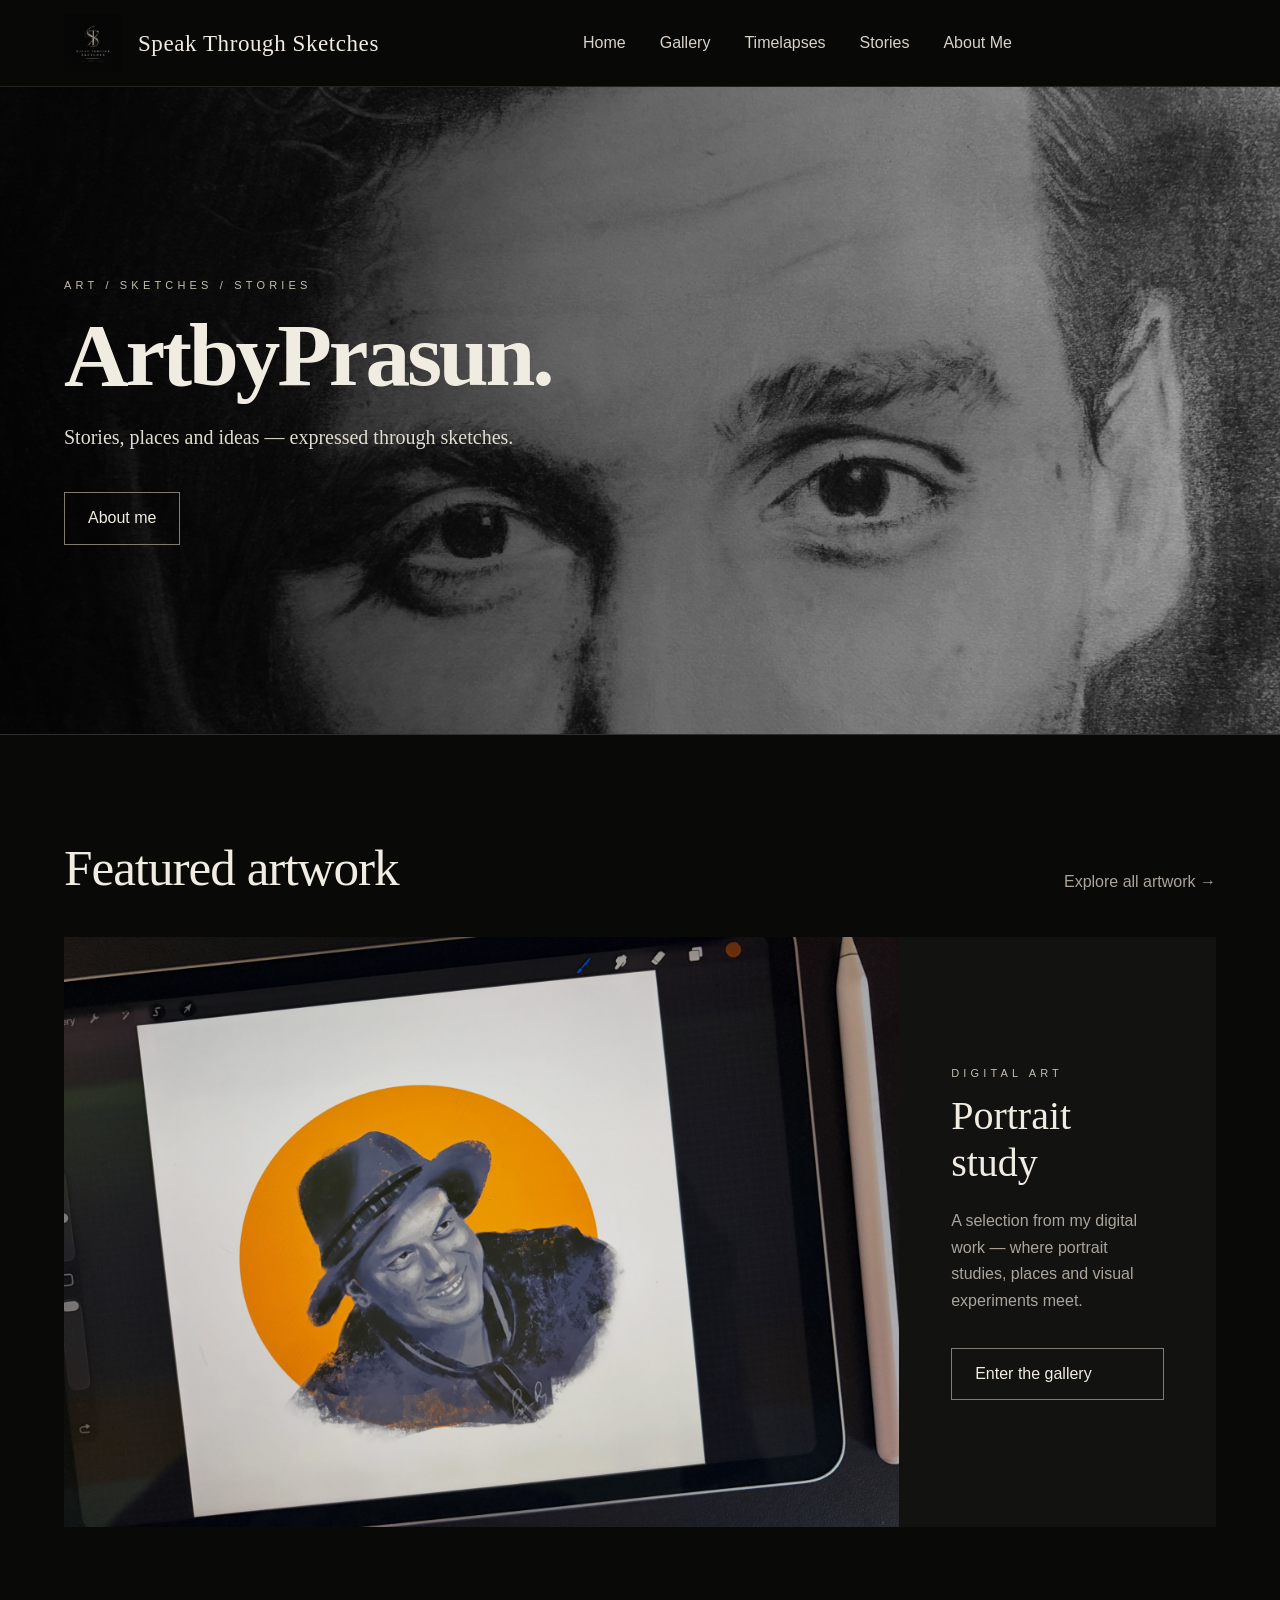
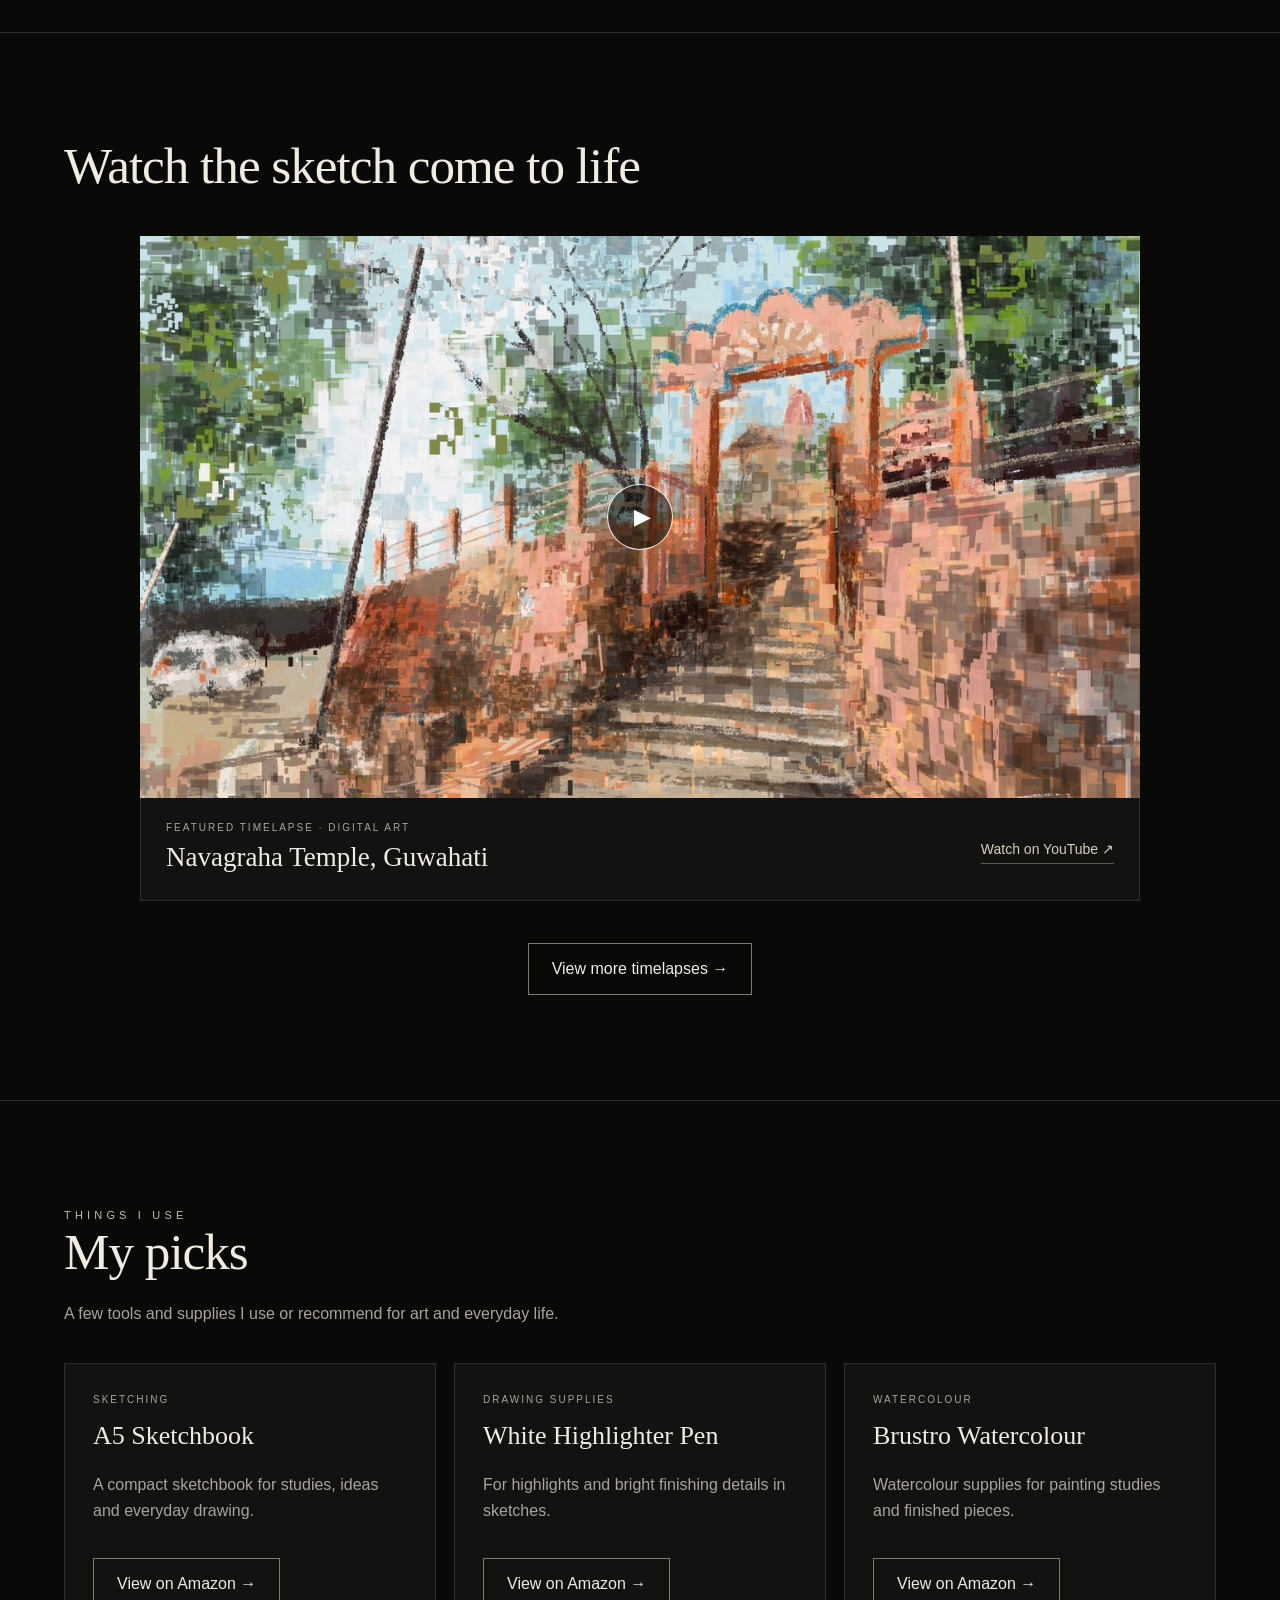
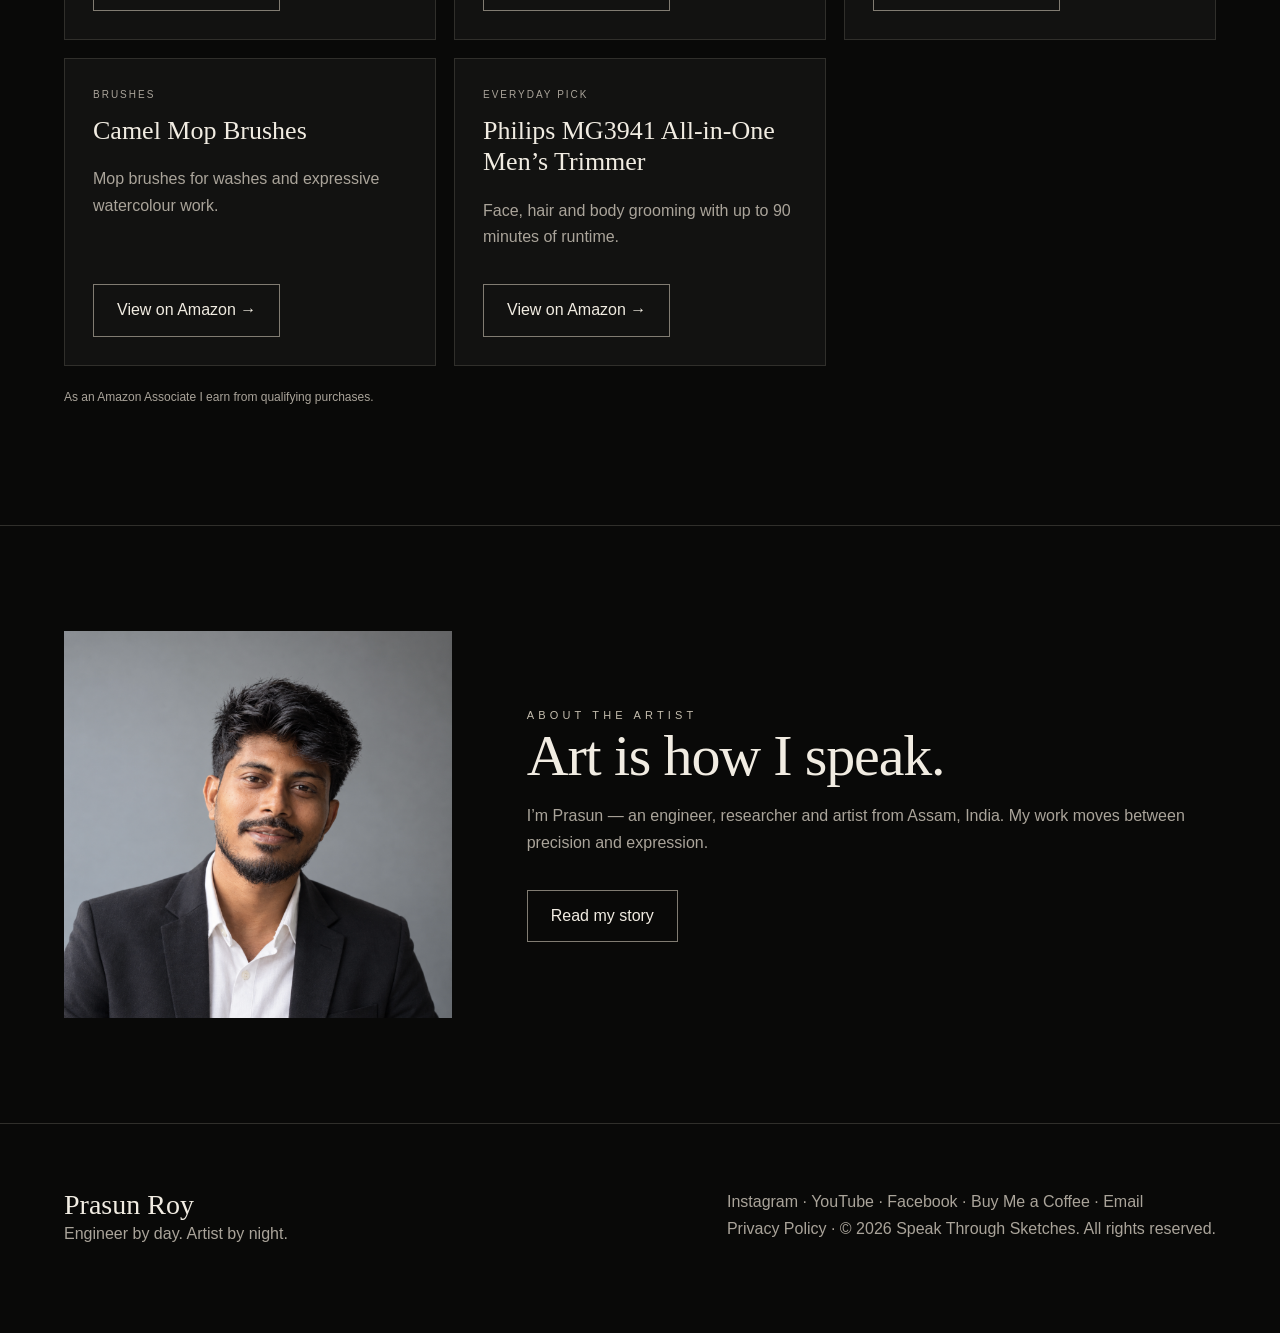
==== commit 3b67ba92: "Add accessible social icons to shared navigation" ====
--- a/index.html
+++ b/index.html
@@ -1,2 +1,2 @@
-<!doctype html><html lang="en"><head><script async src="https://www.googletagmanager.com/gtag/js?id=G-JD53RVSYMD"></script><script>window.dataLayer=window.dataLayer||[];function gtag(){dataLayer.push(arguments);}gtag('js',new Date());gtag('config','G-JD53RVSYMD');</script><title>Speak Through Sketches | Art by Prasun Roy, Assam</title><meta charset="utf-8"><meta name="viewport" content="width=device-width,initial-scale=1"><meta name="description" content="Speak Through Sketches is the art portfolio of Prasun Roy from Assam, India, featuring original digital art, watercolour, graphite sketches, timelapses and travel-inspired art stories."><meta property="og:title" content="Speak Through Sketches | Art by Prasun Roy"><meta property="og:description" content="Original digital art, watercolour, graphite sketches, timelapses and travel-inspired art stories by Prasun Roy from Assam, India."><meta property="og:type" content="website"><meta property="og:url" content="https://www.speakthroughsketches.com/"><meta property="og:site_name" content="Speak Through Sketches"><meta property="og:image" content="https://www.speakthroughsketches.com/assets/images/featured.jpg"><meta property="og:image:alt" content="Original digital artwork by Prasun Roy"><meta name="twitter:card" content="summary_large_image"><meta name="twitter:image" content="https://www.speakthroughsketches.com/assets/images/featured.jpg"><link rel="canonical" href="https://www.speakthroughsketches.com/"><script type="application/ld+json">{"@context":"https://schema.org","@graph":[{"@type":"WebSite","@id":"https://www.speakthroughsketches.com/#website","url":"https://www.speakthroughsketches.com/","name":"Speak Through Sketches","description":"Art portfolio of Prasun Roy featuring digital art, watercolour, graphite sketches, timelapses and art stories.","inLanguage":"en","publisher":{"@id":"https://www.speakthroughsketches.com/#artist"}},{"@type":"Person","@id":"https://www.speakthroughsketches.com/#artist","name":"Prasun Roy","url":"https://www.speakthroughsketches.com/about.html","image":"https://www.speakthroughsketches.com/assets/images/about.png","jobTitle":"Artist, Engineer and Researcher","sameAs":["https://www.instagram.com/prasun__roy","https://www.youtube.com/@artbyprasun","https://facebook.com/speakthroughsketches"]}]}</script><link rel="icon" href="assets/images/logo.png"><link rel="stylesheet" href="style.css">
-<script async src="https://pagead2.googlesyndication.com/pagead/js/adsbygoogle.js?client=ca-pub-5330915636951383" crossorigin="anonymous"></script></head><body><nav class="nav"><div class="wrap navin"><a class="brand" href="index.html"><img src="assets/images/logo.png" alt="Speak Through Sketches art portfolio logo"><span>Speak Through Sketches</span></a><button class="menu">Menu</button><div class="links"><a href="index.html">Home</a><a href="gallery.html">Gallery</a><a href="timelapses.html">Timelapses</a><a href="stories.html">Stories</a><a href="about.html">About Me</a></div></div></nav><header class="hero"><div class="inner"><div class="eyebrow">Art / Sketches / Stories</div><h1>ArtbyPrasun.</h1><p>Stories, places and ideas — expressed through sketches.</p><a class="btn" href="about.html">About me</a></div></header><section class="section"><div class="wrap"><div class="sectionhead"><h2>Featured artwork</h2><a class="muted" href="gallery.html">Explore all artwork →</a></div><div class="featured"><img src="assets/images/featured.jpg" alt="Digital portrait artwork by Prasun Roy"><div class="cardtext"><div class="eyebrow">Digital art</div><h3>Portrait study</h3><p class="muted">A selection from my digital work — where portrait studies, places and visual experiments meet.</p><a class="btn" href="gallery.html">Enter the gallery</a></div></div></div></section><section class="section"><div class="wrap"><div class="sectionhead"><h2>Watch the sketch come to life</h2></div><div class="home-video"><button class="video-thumb wide" type="button" data-youtube="erYvs-AI5_E" aria-label="Play Navagraha Temple digital art timelapse"><img src="assets/images/digital-temple.png" alt="Digital artwork of Navagraha Temple in Guwahati, Assam by Prasun Roy"><span class="video-play">▶</span></button><div class="home-video-meta"><div><div class="tags">Featured timelapse · Digital art</div><h3>Navagraha Temple, Guwahati</h3></div><a class="youtube-link" href="https://youtu.be/erYvs-AI5_E" target="_blank" rel="noopener">Watch on YouTube ↗</a></div></div><div style="margin-top:24px;text-align:center"><a class="btn" href="timelapses.html">View more timelapses →</a></div></div></section><section class="section"><div class="wrap"><div class="sectionhead"><div><div class="eyebrow">Things I use</div><h2>My picks</h2></div></div><p class="muted picks-intro">A few tools and supplies I use or recommend for art and everyday life.</p><div class="picks-grid"><article class="pick"><div class="tags">Sketching</div><h3>A5 Sketchbook</h3><p class="muted">A compact sketchbook for studies, ideas and everyday drawing.</p><a class="btn" href="https://link.amazon/B03VKtZq3" target="_blank" rel="sponsored noopener">View on Amazon →</a></article><article class="pick"><div class="tags">Drawing supplies</div><h3>White Highlighter Pen</h3><p class="muted">For highlights and bright finishing details in sketches.</p><a class="btn" href="https://link.amazon/B0iWnX2tT" target="_blank" rel="sponsored noopener">View on Amazon →</a></article><article class="pick"><div class="tags">Watercolour</div><h3>Brustro Watercolour</h3><p class="muted">Watercolour supplies for painting studies and finished pieces.</p><a class="btn" href="https://link.amazon/B00Pfb961" target="_blank" rel="sponsored noopener">View on Amazon →</a></article><article class="pick"><div class="tags">Brushes</div><h3>Camel Mop Brushes</h3><p class="muted">Mop brushes for washes and expressive watercolour work.</p><a class="btn" href="https://link.amazon/B0bMpM8hQ" target="_blank" rel="sponsored noopener">View on Amazon →</a></article><article class="pick"><div class="tags">Everyday pick</div><h3>Philips MG3941 All-in-One Men’s Trimmer</h3><p class="muted">Face, hair and body grooming with up to 90 minutes of runtime.</p><a class="btn" href="https://link.amazon/B0ilqBLUI" target="_blank" rel="sponsored noopener">View on Amazon →</a></article></div><p class="affiliate-note">As an Amazon Associate I earn from qualifying purchases.</p></div></section><section class="section"><div class="wrap aboutgrid"><img src="assets/images/about.png" alt="Prasun Roy, artist behind Speak Through Sketches"><div><div class="eyebrow">About the artist</div><h2>Art is how I speak.</h2><p class="muted">I’m Prasun — an engineer, researcher and artist from Assam, India. My work moves between precision and expression.</p><a class="btn" href="about.html">Read my story</a></div></div></section><footer class="footer"><div class="wrap footergrid"><div><div class="name">Prasun Roy</div><div class="muted">Engineer by day. Artist by night.</div></div><div class="muted"><a href="https://www.instagram.com/prasun__roy?igsi=Y3Uyb3ZrcDMyajFr&utm_source=qr" target="_blank" rel="noopener">Instagram</a> · <a href="https://www.youtube.com/@artbyprasun" target="_blank" rel="noopener">YouTube</a> · <a href="https://facebook.com/speakthroughsketches" target="_blank" rel="noopener">Facebook</a> · <a href="https://buymeacoffee.com/speakthroughsketches" target="_blank" rel="noopener">Buy Me a Coffee</a> · <a href="mailto:artbyprasun@speakthroughsketches.com">Email</a><br><a href="privacy.html">Privacy Policy</a> · © 2026 Speak Through Sketches. All rights reserved.</div></div></footer><script src="main.js"></script></body></html>+<!doctype html><html lang="en"><head><meta name="p:domain_verify" content="c87edd491a1f8fa9a09733ee15ae27ea"/><script async src="https://www.googletagmanager.com/gtag/js?id=G-JD53RVSYMD"></script><script>window.dataLayer=window.dataLayer||[];function gtag(){dataLayer.push(arguments);}gtag('js',new Date());gtag('config','G-JD53RVSYMD');</script><title>Speak Through Sketches | Art by Prasun Roy, Assam</title><meta charset="utf-8"><meta name="viewport" content="width=device-width,initial-scale=1"><meta name="description" content="Speak Through Sketches is the art portfolio of Prasun Roy from Assam, India, featuring original digital art, watercolour, graphite sketches, timelapses and travel-inspired art stories."><meta property="og:title" content="Speak Through Sketches | Art by Prasun Roy"><meta property="og:description" content="Original digital art, watercolour, graphite sketches, timelapses and travel-inspired art stories by Prasun Roy from Assam, India."><meta property="og:type" content="website"><meta property="og:url" content="https://www.speakthroughsketches.com/"><meta property="og:site_name" content="Speak Through Sketches"><meta property="og:image" content="https://www.speakthroughsketches.com/assets/images/featured.jpg"><meta property="og:image:alt" content="Original digital artwork by Prasun Roy"><meta name="twitter:card" content="summary_large_image"><meta name="twitter:image" content="https://www.speakthroughsketches.com/assets/images/featured.jpg"><link rel="canonical" href="https://www.speakthroughsketches.com/"><script type="application/ld+json">{"@context":"https://schema.org","@graph":[{"@type":"WebSite","@id":"https://www.speakthroughsketches.com/#website","url":"https://www.speakthroughsketches.com/","name":"Speak Through Sketches","description":"Art portfolio of Prasun Roy featuring digital art, watercolour, graphite sketches, timelapses and art stories.","inLanguage":"en","publisher":{"@id":"https://www.speakthroughsketches.com/#artist"}},{"@type":"Person","@id":"https://www.speakthroughsketches.com/#artist","name":"Prasun Roy","url":"https://www.speakthroughsketches.com/about.html","image":"https://www.speakthroughsketches.com/assets/images/about.png","jobTitle":"Artist, Engineer and Researcher","sameAs":["https://www.instagram.com/prasun__roy","https://www.youtube.com/@artbyprasun","https://facebook.com/speakthroughsketches"]}]}</script><link rel="icon" href="assets/images/logo.png"><link rel="stylesheet" href="style.css">
+<script async src="https://pagead2.googlesyndication.com/pagead/js/adsbygoogle.js?client=ca-pub-5330915636951383" crossorigin="anonymous"></script></head><body><nav class="nav"><div class="wrap navin"><a class="brand" href="index.html"><img src="assets/images/logo.png" alt="Speak Through Sketches art portfolio logo"><span>Speak Through Sketches</span></a><button class="menu" type="button" aria-label="Toggle navigation">Menu</button><div class="links"><a href="index.html">Home</a><a href="gallery.html">Gallery</a><a href="timelapses.html">Timelapses</a><a href="stories.html">Stories</a><a href="about.html">About Me</a></div><div class="nav-social" aria-label="Follow Speak Through Sketches"><a href="https://www.instagram.com/prasun__roy" target="_blank" rel="noopener noreferrer" aria-label="Instagram" title="Instagram"><svg viewBox="0 0 24 24" aria-hidden="true"><rect x="3" y="3" width="18" height="18" rx="5"/><circle cx="12" cy="12" r="4"/><circle class="social-dot" cx="17.5" cy="6.5" r="1"/></svg></a><a href="https://www.youtube.com/@artbyprasun" target="_blank" rel="noopener noreferrer" aria-label="YouTube" title="YouTube"><svg viewBox="0 0 24 24" aria-hidden="true"><rect x="2" y="5" width="20" height="14" rx="4"/><path d="m10 9 5 3-5 3z"/></svg></a><a href="https://www.pinterest.com/artbyprasun/" target="_blank" rel="noopener noreferrer" aria-label="Pinterest" title="Pinterest"><svg viewBox="0 0 24 24" aria-hidden="true"><circle cx="12" cy="12" r="9"/><path d="m9.5 19 1.7-7.2c-.5-2.4.4-4.4 2.4-4.4 1.5 0 2.4 1.1 2.4 2.5 0 2.4-1.6 5-3.6 5-1 0-1.5-.7-1.5-1.7"/></svg></a><a href="https://facebook.com/speakthroughsketches" target="_blank" rel="noopener noreferrer" aria-label="Facebook" title="Facebook"><svg viewBox="0 0 24 24" aria-hidden="true"><path d="M14 21v-8h3l.5-4H14V7c0-1.1.4-1.7 1.8-1.7H18V2.1A25 25 0 0 0 15 2c-3.1 0-5 1.9-5 5.2V9H7v4h3v8z"/></svg></a></div></div></nav><header class="hero"><div class="inner"><div class="eyebrow">Art / Sketches / Stories</div><h1>ArtbyPrasun.</h1><p>Stories, places and ideas — expressed through sketches.</p><a class="btn" href="about.html">About me</a></div></header><section class="section"><div class="wrap"><div class="sectionhead"><h2>Featured artwork</h2><a class="muted" href="gallery.html">Explore all artwork →</a></div><div class="featured"><img src="assets/images/featured.jpg" alt="Digital portrait artwork by Prasun Roy"><div class="cardtext"><div class="eyebrow">Digital art</div><h3>Portrait study</h3><p class="muted">A selection from my digital work — where portrait studies, places and visual experiments meet.</p><a class="btn" href="gallery.html">Enter the gallery</a></div></div></div></section><section class="section"><div class="wrap"><div class="sectionhead"><h2>Watch the sketch come to life</h2></div><div class="home-video"><button class="video-thumb wide" type="button" data-youtube="erYvs-AI5_E" aria-label="Play Navagraha Temple digital art timelapse"><img src="assets/images/digital-temple.png" alt="Digital artwork of Navagraha Temple in Guwahati, Assam by Prasun Roy"><span class="video-play">▶</span></button><div class="home-video-meta"><div><div class="tags">Featured timelapse · Digital art</div><h3>Navagraha Temple, Guwahati</h3></div><a class="youtube-link" href="https://youtu.be/erYvs-AI5_E" target="_blank" rel="noopener">Watch on YouTube ↗</a></div></div><div style="margin-top:24px;text-align:center"><a class="btn" href="timelapses.html">View more timelapses →</a></div></div></section><section class="section"><div class="wrap"><div class="sectionhead"><div><div class="eyebrow">Things I use</div><h2>My picks</h2></div></div><p class="muted picks-intro">A few tools and supplies I use or recommend for art and everyday life.</p><div class="picks-grid"><article class="pick"><div class="tags">Sketching</div><h3>A5 Sketchbook</h3><p class="muted">A compact sketchbook for studies, ideas and everyday drawing.</p><a class="btn" href="https://link.amazon/B03VKtZq3" target="_blank" rel="sponsored noopener">View on Amazon →</a></article><article class="pick"><div class="tags">Drawing supplies</div><h3>White Highlighter Pen</h3><p class="muted">For highlights and bright finishing details in sketches.</p><a class="btn" href="https://link.amazon/B0iWnX2tT" target="_blank" rel="sponsored noopener">View on Amazon →</a></article><article class="pick"><div class="tags">Watercolour</div><h3>Brustro Watercolour</h3><p class="muted">Watercolour supplies for painting studies and finished pieces.</p><a class="btn" href="https://link.amazon/B00Pfb961" target="_blank" rel="sponsored noopener">View on Amazon →</a></article><article class="pick"><div class="tags">Brushes</div><h3>Camel Mop Brushes</h3><p class="muted">Mop brushes for washes and expressive watercolour work.</p><a class="btn" href="https://link.amazon/B0bMpM8hQ" target="_blank" rel="sponsored noopener">View on Amazon →</a></article><article class="pick"><div class="tags">Everyday pick</div><h3>Philips MG3941 All-in-One Men’s Trimmer</h3><p class="muted">Face, hair and body grooming with up to 90 minutes of runtime.</p><a class="btn" href="https://link.amazon/B0ilqBLUI" target="_blank" rel="sponsored noopener">View on Amazon →</a></article></div><p class="affiliate-note">As an Amazon Associate I earn from qualifying purchases.</p></div></section><section class="section"><div class="wrap aboutgrid"><img src="assets/images/about.png" alt="Prasun Roy, artist behind Speak Through Sketches"><div><div class="eyebrow">About the artist</div><h2>Art is how I speak.</h2><p class="muted">I’m Prasun — an engineer, researcher and artist from Assam, India. My work moves between precision and expression.</p><a class="btn" href="about.html">Read my story</a></div></div></section><footer class="footer"><div class="wrap footergrid"><div><div class="name">Prasun Roy</div><div class="muted">Engineer by day. Artist by night.</div></div><div class="muted"><a href="https://www.instagram.com/prasun__roy?igsi=Y3Uyb3ZrcDMyajFr&utm_source=qr" target="_blank" rel="noopener">Instagram</a> · <a href="https://www.youtube.com/@artbyprasun" target="_blank" rel="noopener">YouTube</a> · <a href="https://facebook.com/speakthroughsketches" target="_blank" rel="noopener">Facebook</a> · <a href="https://buymeacoffee.com/speakthroughsketches" target="_blank" rel="noopener">Buy Me a Coffee</a> · <a href="mailto:artbyprasun@speakthroughsketches.com">Email</a><br><a href="privacy.html">Privacy Policy</a> · © 2026 Speak Through Sketches. All rights reserved.</div></div></footer><script src="main.js"></script></body></html>
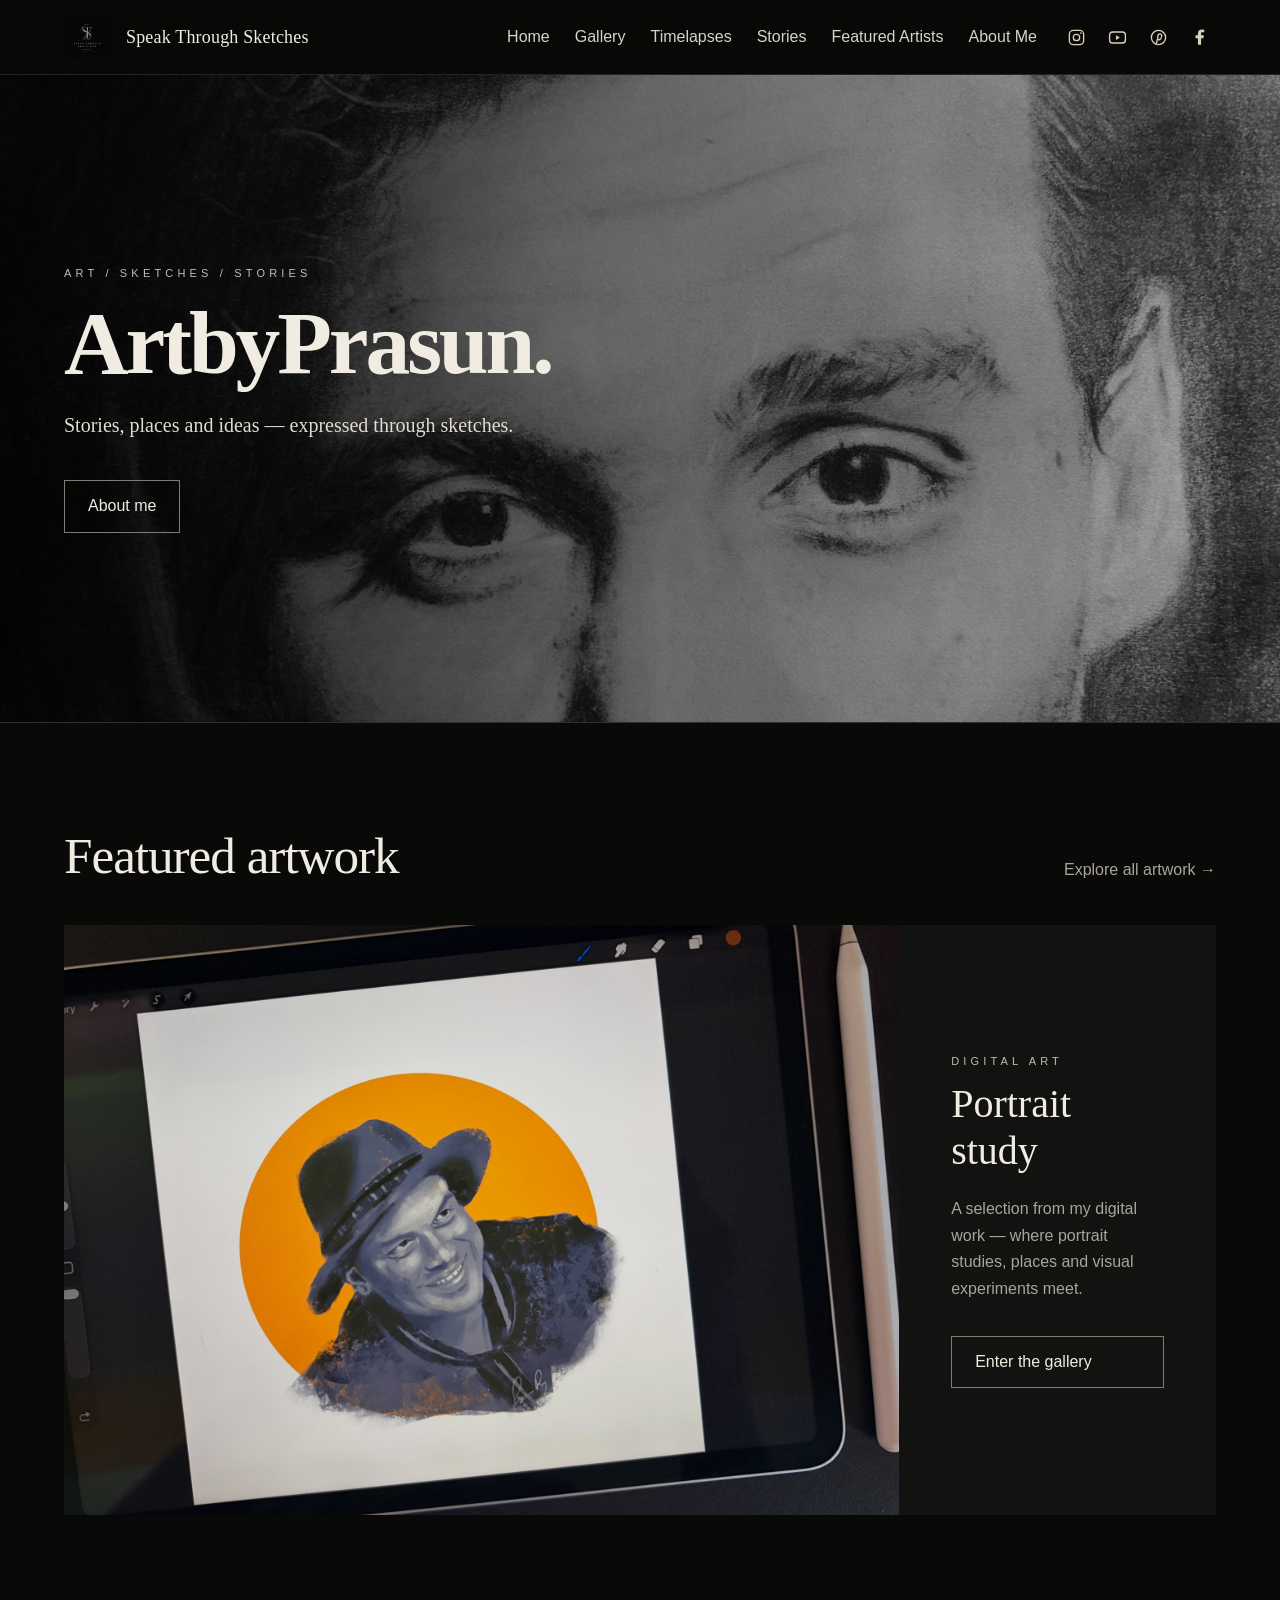
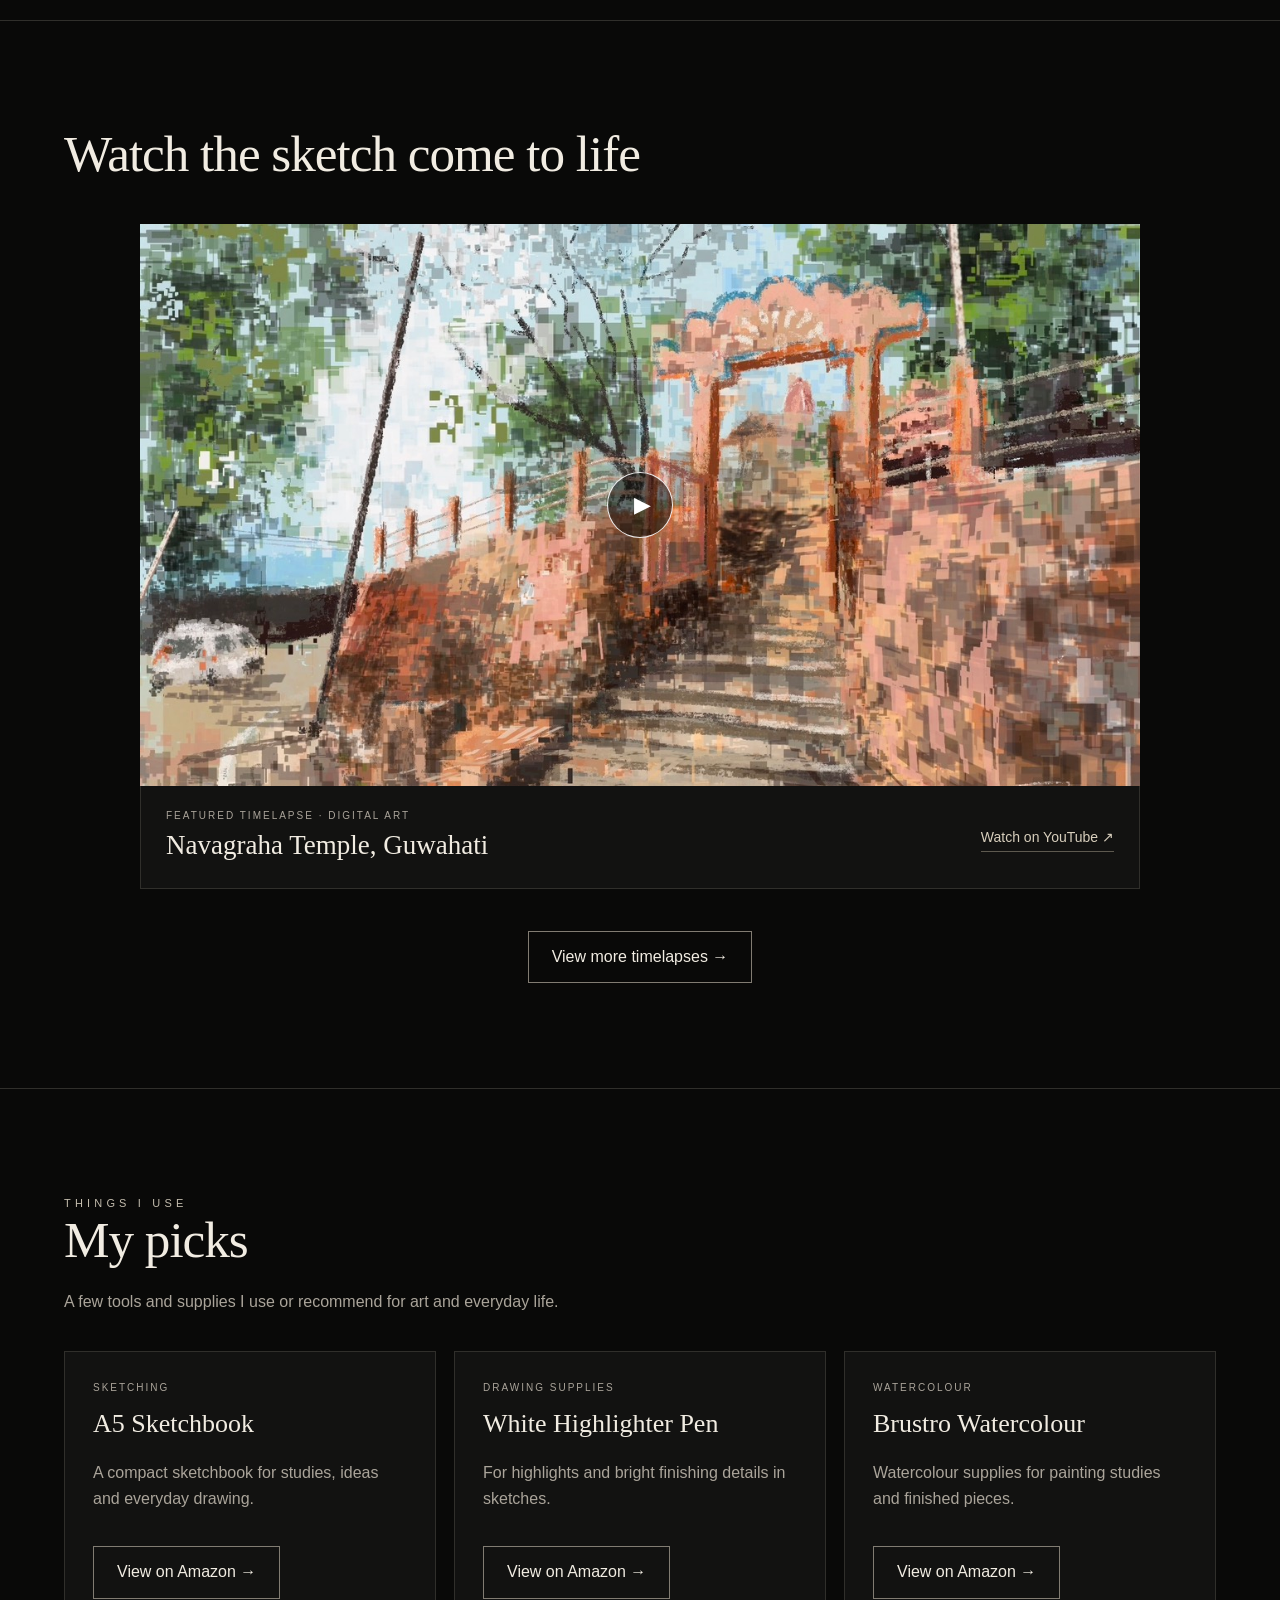
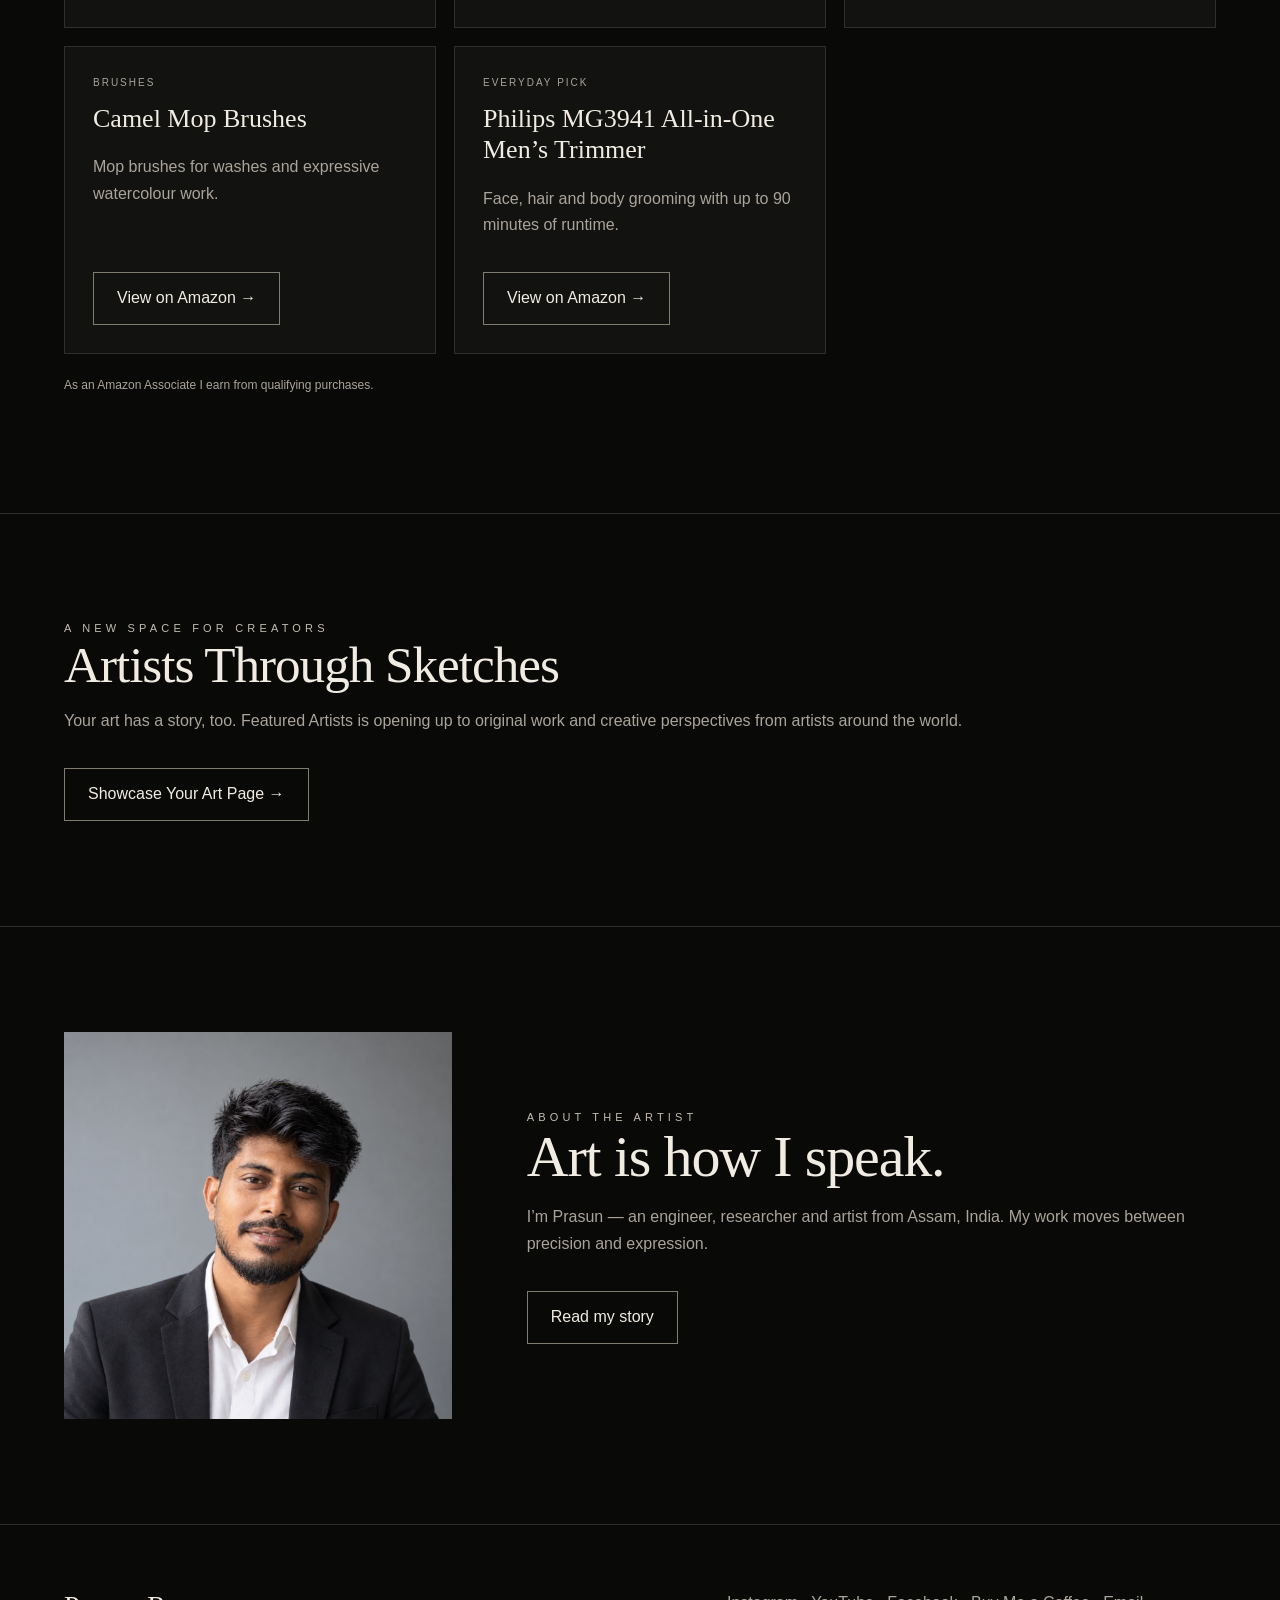
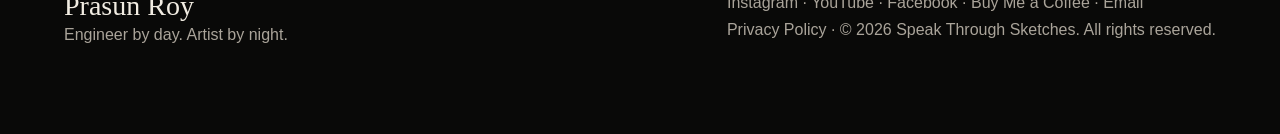
==== commit 8b2930d5: "Add Featured Artists navigation and submission invitation" ====
--- a/index.html
+++ b/index.html
@@ -1,2 +1,2 @@
 <!doctype html><html lang="en"><head><meta name="p:domain_verify" content="c87edd491a1f8fa9a09733ee15ae27ea"/><script async src="https://www.googletagmanager.com/gtag/js?id=G-JD53RVSYMD"></script><script>window.dataLayer=window.dataLayer||[];function gtag(){dataLayer.push(arguments);}gtag('js',new Date());gtag('config','G-JD53RVSYMD');</script><title>Speak Through Sketches | Art by Prasun Roy, Assam</title><meta charset="utf-8"><meta name="viewport" content="width=device-width,initial-scale=1"><meta name="description" content="Speak Through Sketches is the art portfolio of Prasun Roy from Assam, India, featuring original digital art, watercolour, graphite sketches, timelapses and travel-inspired art stories."><meta property="og:title" content="Speak Through Sketches | Art by Prasun Roy"><meta property="og:description" content="Original digital art, watercolour, graphite sketches, timelapses and travel-inspired art stories by Prasun Roy from Assam, India."><meta property="og:type" content="website"><meta property="og:url" content="https://www.speakthroughsketches.com/"><meta property="og:site_name" content="Speak Through Sketches"><meta property="og:image" content="https://www.speakthroughsketches.com/assets/images/featured.jpg"><meta property="og:image:alt" content="Original digital artwork by Prasun Roy"><meta name="twitter:card" content="summary_large_image"><meta name="twitter:image" content="https://www.speakthroughsketches.com/assets/images/featured.jpg"><link rel="canonical" href="https://www.speakthroughsketches.com/"><script type="application/ld+json">{"@context":"https://schema.org","@graph":[{"@type":"WebSite","@id":"https://www.speakthroughsketches.com/#website","url":"https://www.speakthroughsketches.com/","name":"Speak Through Sketches","description":"Art portfolio of Prasun Roy featuring digital art, watercolour, graphite sketches, timelapses and art stories.","inLanguage":"en","publisher":{"@id":"https://www.speakthroughsketches.com/#artist"}},{"@type":"Person","@id":"https://www.speakthroughsketches.com/#artist","name":"Prasun Roy","url":"https://www.speakthroughsketches.com/about.html","image":"https://www.speakthroughsketches.com/assets/images/about.png","jobTitle":"Artist, Engineer and Researcher","sameAs":["https://www.instagram.com/prasun__roy","https://www.youtube.com/@artbyprasun","https://facebook.com/speakthroughsketches"]}]}</script><link rel="icon" href="assets/images/logo.png"><link rel="stylesheet" href="style.css">
-<script async src="https://pagead2.googlesyndication.com/pagead/js/adsbygoogle.js?client=ca-pub-5330915636951383" crossorigin="anonymous"></script></head><body><nav class="nav"><div class="wrap navin"><a class="brand" href="index.html"><img src="assets/images/logo.png" alt="Speak Through Sketches art portfolio logo"><span>Speak Through Sketches</span></a><button class="menu" type="button" aria-label="Toggle navigation">Menu</button><div class="links"><a href="index.html">Home</a><a href="gallery.html">Gallery</a><a href="timelapses.html">Timelapses</a><a href="stories.html">Stories</a><a href="about.html">About Me</a></div><div class="nav-social" aria-label="Follow Speak Through Sketches"><a href="https://www.instagram.com/prasun__roy" target="_blank" rel="noopener noreferrer" aria-label="Instagram" title="Instagram"><svg viewBox="0 0 24 24" aria-hidden="true"><rect x="3" y="3" width="18" height="18" rx="5"/><circle cx="12" cy="12" r="4"/><circle class="social-dot" cx="17.5" cy="6.5" r="1"/></svg></a><a href="https://www.youtube.com/@artbyprasun" target="_blank" rel="noopener noreferrer" aria-label="YouTube" title="YouTube"><svg viewBox="0 0 24 24" aria-hidden="true"><rect x="2" y="5" width="20" height="14" rx="4"/><path d="m10 9 5 3-5 3z"/></svg></a><a href="https://www.pinterest.com/artbyprasun/" target="_blank" rel="noopener noreferrer" aria-label="Pinterest" title="Pinterest"><svg viewBox="0 0 24 24" aria-hidden="true"><circle cx="12" cy="12" r="9"/><path d="m9.5 19 1.7-7.2c-.5-2.4.4-4.4 2.4-4.4 1.5 0 2.4 1.1 2.4 2.5 0 2.4-1.6 5-3.6 5-1 0-1.5-.7-1.5-1.7"/></svg></a><a href="https://facebook.com/speakthroughsketches" target="_blank" rel="noopener noreferrer" aria-label="Facebook" title="Facebook"><svg viewBox="0 0 24 24" aria-hidden="true"><path d="M14 21v-8h3l.5-4H14V7c0-1.1.4-1.7 1.8-1.7H18V2.1A25 25 0 0 0 15 2c-3.1 0-5 1.9-5 5.2V9H7v4h3v8z"/></svg></a></div></div></nav><header class="hero"><div class="inner"><div class="eyebrow">Art / Sketches / Stories</div><h1>ArtbyPrasun.</h1><p>Stories, places and ideas — expressed through sketches.</p><a class="btn" href="about.html">About me</a></div></header><section class="section"><div class="wrap"><div class="sectionhead"><h2>Featured artwork</h2><a class="muted" href="gallery.html">Explore all artwork →</a></div><div class="featured"><img src="assets/images/featured.jpg" alt="Digital portrait artwork by Prasun Roy"><div class="cardtext"><div class="eyebrow">Digital art</div><h3>Portrait study</h3><p class="muted">A selection from my digital work — where portrait studies, places and visual experiments meet.</p><a class="btn" href="gallery.html">Enter the gallery</a></div></div></div></section><section class="section"><div class="wrap"><div class="sectionhead"><h2>Watch the sketch come to life</h2></div><div class="home-video"><button class="video-thumb wide" type="button" data-youtube="erYvs-AI5_E" aria-label="Play Navagraha Temple digital art timelapse"><img src="assets/images/digital-temple.png" alt="Digital artwork of Navagraha Temple in Guwahati, Assam by Prasun Roy"><span class="video-play">▶</span></button><div class="home-video-meta"><div><div class="tags">Featured timelapse · Digital art</div><h3>Navagraha Temple, Guwahati</h3></div><a class="youtube-link" href="https://youtu.be/erYvs-AI5_E" target="_blank" rel="noopener">Watch on YouTube ↗</a></div></div><div style="margin-top:24px;text-align:center"><a class="btn" href="timelapses.html">View more timelapses →</a></div></div></section><section class="section"><div class="wrap"><div class="sectionhead"><div><div class="eyebrow">Things I use</div><h2>My picks</h2></div></div><p class="muted picks-intro">A few tools and supplies I use or recommend for art and everyday life.</p><div class="picks-grid"><article class="pick"><div class="tags">Sketching</div><h3>A5 Sketchbook</h3><p class="muted">A compact sketchbook for studies, ideas and everyday drawing.</p><a class="btn" href="https://link.amazon/B03VKtZq3" target="_blank" rel="sponsored noopener">View on Amazon →</a></article><article class="pick"><div class="tags">Drawing supplies</div><h3>White Highlighter Pen</h3><p class="muted">For highlights and bright finishing details in sketches.</p><a class="btn" href="https://link.amazon/B0iWnX2tT" target="_blank" rel="sponsored noopener">View on Amazon →</a></article><article class="pick"><div class="tags">Watercolour</div><h3>Brustro Watercolour</h3><p class="muted">Watercolour supplies for painting studies and finished pieces.</p><a class="btn" href="https://link.amazon/B00Pfb961" target="_blank" rel="sponsored noopener">View on Amazon →</a></article><article class="pick"><div class="tags">Brushes</div><h3>Camel Mop Brushes</h3><p class="muted">Mop brushes for washes and expressive watercolour work.</p><a class="btn" href="https://link.amazon/B0bMpM8hQ" target="_blank" rel="sponsored noopener">View on Amazon →</a></article><article class="pick"><div class="tags">Everyday pick</div><h3>Philips MG3941 All-in-One Men’s Trimmer</h3><p class="muted">Face, hair and body grooming with up to 90 minutes of runtime.</p><a class="btn" href="https://link.amazon/B0ilqBLUI" target="_blank" rel="sponsored noopener">View on Amazon →</a></article></div><p class="affiliate-note">As an Amazon Associate I earn from qualifying purchases.</p></div></section><section class="section"><div class="wrap aboutgrid"><img src="assets/images/about.png" alt="Prasun Roy, artist behind Speak Through Sketches"><div><div class="eyebrow">About the artist</div><h2>Art is how I speak.</h2><p class="muted">I’m Prasun — an engineer, researcher and artist from Assam, India. My work moves between precision and expression.</p><a class="btn" href="about.html">Read my story</a></div></div></section><footer class="footer"><div class="wrap footergrid"><div><div class="name">Prasun Roy</div><div class="muted">Engineer by day. Artist by night.</div></div><div class="muted"><a href="https://www.instagram.com/prasun__roy?igsi=Y3Uyb3ZrcDMyajFr&utm_source=qr" target="_blank" rel="noopener">Instagram</a> · <a href="https://www.youtube.com/@artbyprasun" target="_blank" rel="noopener">YouTube</a> · <a href="https://facebook.com/speakthroughsketches" target="_blank" rel="noopener">Facebook</a> · <a href="https://buymeacoffee.com/speakthroughsketches" target="_blank" rel="noopener">Buy Me a Coffee</a> · <a href="mailto:artbyprasun@speakthroughsketches.com">Email</a><br><a href="privacy.html">Privacy Policy</a> · © 2026 Speak Through Sketches. All rights reserved.</div></div></footer><script src="main.js"></script></body></html>+<script async src="https://pagead2.googlesyndication.com/pagead/js/adsbygoogle.js?client=ca-pub-5330915636951383" crossorigin="anonymous"></script></head><body><nav class="nav"><div class="wrap navin"><a class="brand" href="index.html"><img src="assets/images/logo.png" alt="Speak Through Sketches art portfolio logo"><span>Speak Through Sketches</span></a><button class="menu" type="button" aria-label="Toggle navigation">Menu</button><div class="links"><a href="index.html">Home</a><a href="gallery.html">Gallery</a><a href="timelapses.html">Timelapses</a><a href="stories.html">Stories</a><a href="featured-artists.html">Featured Artists</a><a href="about.html">About Me</a></div><div class="nav-social" aria-label="Follow Speak Through Sketches"><a href="https://www.instagram.com/prasun__roy" target="_blank" rel="noopener noreferrer" aria-label="Instagram" title="Instagram"><svg viewBox="0 0 24 24" aria-hidden="true"><rect x="3" y="3" width="18" height="18" rx="5"/><circle cx="12" cy="12" r="4"/><circle class="social-dot" cx="17.5" cy="6.5" r="1"/></svg></a><a href="https://www.youtube.com/@artbyprasun" target="_blank" rel="noopener noreferrer" aria-label="YouTube" title="YouTube"><svg viewBox="0 0 24 24" aria-hidden="true"><rect x="2" y="5" width="20" height="14" rx="4"/><path d="m10 9 5 3-5 3z"/></svg></a><a href="https://www.pinterest.com/artbyprasun/" target="_blank" rel="noopener noreferrer" aria-label="Pinterest" title="Pinterest"><svg viewBox="0 0 24 24" aria-hidden="true"><circle cx="12" cy="12" r="9"/><path d="m9.5 19 1.7-7.2c-.5-2.4.4-4.4 2.4-4.4 1.5 0 2.4 1.1 2.4 2.5 0 2.4-1.6 5-3.6 5-1 0-1.5-.7-1.5-1.7"/></svg></a><a href="https://facebook.com/speakthroughsketches" target="_blank" rel="noopener noreferrer" aria-label="Facebook" title="Facebook"><svg viewBox="0 0 24 24" aria-hidden="true"><path d="M14 21v-8h3l.5-4H14V7c0-1.1.4-1.7 1.8-1.7H18V2.1A25 25 0 0 0 15 2c-3.1 0-5 1.9-5 5.2V9H7v4h3v8z"/></svg></a></div></div></nav><header class="hero"><div class="inner"><div class="eyebrow">Art / Sketches / Stories</div><h1>ArtbyPrasun.</h1><p>Stories, places and ideas — expressed through sketches.</p><a class="btn" href="about.html">About me</a></div></header><section class="section"><div class="wrap"><div class="sectionhead"><h2>Featured artwork</h2><a class="muted" href="gallery.html">Explore all artwork →</a></div><div class="featured"><img src="assets/images/featured.jpg" alt="Digital portrait artwork by Prasun Roy"><div class="cardtext"><div class="eyebrow">Digital art</div><h3>Portrait study</h3><p class="muted">A selection from my digital work — where portrait studies, places and visual experiments meet.</p><a class="btn" href="gallery.html">Enter the gallery</a></div></div></div></section><section class="section"><div class="wrap"><div class="sectionhead"><h2>Watch the sketch come to life</h2></div><div class="home-video"><button class="video-thumb wide" type="button" data-youtube="erYvs-AI5_E" aria-label="Play Navagraha Temple digital art timelapse"><img src="assets/images/digital-temple.png" alt="Digital artwork of Navagraha Temple in Guwahati, Assam by Prasun Roy"><span class="video-play">▶</span></button><div class="home-video-meta"><div><div class="tags">Featured timelapse · Digital art</div><h3>Navagraha Temple, Guwahati</h3></div><a class="youtube-link" href="https://youtu.be/erYvs-AI5_E" target="_blank" rel="noopener">Watch on YouTube ↗</a></div></div><div style="margin-top:24px;text-align:center"><a class="btn" href="timelapses.html">View more timelapses →</a></div></div></section><section class="section"><div class="wrap"><div class="sectionhead"><div><div class="eyebrow">Things I use</div><h2>My picks</h2></div></div><p class="muted picks-intro">A few tools and supplies I use or recommend for art and everyday life.</p><div class="picks-grid"><article class="pick"><div class="tags">Sketching</div><h3>A5 Sketchbook</h3><p class="muted">A compact sketchbook for studies, ideas and everyday drawing.</p><a class="btn" href="https://link.amazon/B03VKtZq3" target="_blank" rel="sponsored noopener">View on Amazon →</a></article><article class="pick"><div class="tags">Drawing supplies</div><h3>White Highlighter Pen</h3><p class="muted">For highlights and bright finishing details in sketches.</p><a class="btn" href="https://link.amazon/B0iWnX2tT" target="_blank" rel="sponsored noopener">View on Amazon →</a></article><article class="pick"><div class="tags">Watercolour</div><h3>Brustro Watercolour</h3><p class="muted">Watercolour supplies for painting studies and finished pieces.</p><a class="btn" href="https://link.amazon/B00Pfb961" target="_blank" rel="sponsored noopener">View on Amazon →</a></article><article class="pick"><div class="tags">Brushes</div><h3>Camel Mop Brushes</h3><p class="muted">Mop brushes for washes and expressive watercolour work.</p><a class="btn" href="https://link.amazon/B0bMpM8hQ" target="_blank" rel="sponsored noopener">View on Amazon →</a></article><article class="pick"><div class="tags">Everyday pick</div><h3>Philips MG3941 All-in-One Men’s Trimmer</h3><p class="muted">Face, hair and body grooming with up to 90 minutes of runtime.</p><a class="btn" href="https://link.amazon/B0ilqBLUI" target="_blank" rel="sponsored noopener">View on Amazon →</a></article></div><p class="affiliate-note">As an Amazon Associate I earn from qualifying purchases.</p></div></section><section class="section"><div class="wrap featured-artists-home"><div><div class="eyebrow">A new space for creators</div><h2>Artists Through Sketches</h2><p class="muted">Your art has a story, too. Featured Artists is opening up to original work and creative perspectives from artists around the world.</p><a class="btn" href="featured-artists.html#showcase">Showcase Your Art Page →</a></div></div></section><section class="section"><div class="wrap aboutgrid"><img src="assets/images/about.png" alt="Prasun Roy, artist behind Speak Through Sketches"><div><div class="eyebrow">About the artist</div><h2>Art is how I speak.</h2><p class="muted">I’m Prasun — an engineer, researcher and artist from Assam, India. My work moves between precision and expression.</p><a class="btn" href="about.html">Read my story</a></div></div></section><footer class="footer"><div class="wrap footergrid"><div><div class="name">Prasun Roy</div><div class="muted">Engineer by day. Artist by night.</div></div><div class="muted"><a href="https://www.instagram.com/prasun__roy?igsi=Y3Uyb3ZrcDMyajFr&utm_source=qr" target="_blank" rel="noopener">Instagram</a> · <a href="https://www.youtube.com/@artbyprasun" target="_blank" rel="noopener">YouTube</a> · <a href="https://facebook.com/speakthroughsketches" target="_blank" rel="noopener">Facebook</a> · <a href="https://buymeacoffee.com/speakthroughsketches" target="_blank" rel="noopener">Buy Me a Coffee</a> · <a href="mailto:artbyprasun@speakthroughsketches.com">Email</a><br><a href="privacy.html">Privacy Policy</a> · © 2026 Speak Through Sketches. All rights reserved.</div></div></footer><script src="main.js"></script></body></html>
--- a/style.css
+++ b/style.css
@@ -1,2 +1,12 @@
 :root{--bg:#090908;--panel:#121211;--ink:#f1ece2;--muted:#aaa49a;--line:#302f2b;--accent:#d8cfbd;--max:1260px}*{box-sizing:border-box}html{scroll-behavior:smooth}body{margin:0;background:var(--bg);color:var(--ink);font-family:Arial,Helvetica,sans-serif;line-height:1.65}a{color:inherit;text-decoration:none}img{max-width:100%;display:block}.wrap{width:min(var(--max),90vw);margin:auto}.nav{position:sticky;top:0;z-index:30;background:rgba(9,9,8,.94);backdrop-filter:blur(14px);border-bottom:1px solid #24231f}.navin{height:86px;display:flex;align-items:center;justify-content:space-between}.brand{display:flex;align-items:center;gap:16px}.brand img{width:58px;height:58px;object-fit:cover}.brand span{font:23px/1 Georgia,serif;letter-spacing:.025em}.links{display:flex;gap:34px;color:#d8d2c8}.links a{padding:30px 0;position:relative}.links a:after{content:"";position:absolute;left:0;right:100%;bottom:20px;height:1px;background:var(--ink);transition:.25s}.links a:hover:after,.links a.active:after{right:0}.menu{display:none;background:none;border:1px solid var(--line);color:var(--ink);padding:8px 11px}.hero{min-height:72vh;display:grid;align-items:center;position:relative;overflow:hidden;border-bottom:1px solid var(--line)}.hero:before{content:"";position:absolute;inset:0;background:linear-gradient(90deg,rgba(0,0,0,.88) 0%,rgba(0,0,0,.52) 43%,rgba(0,0,0,.2) 100%),url('assets/images/graphite-3.jpg') center 36%/cover;filter:grayscale(1)}.hero .inner{position:relative;width:min(var(--max),90vw);margin:auto;padding:110px 0}.eyebrow{letter-spacing:.38em;text-transform:uppercase;color:#c4bdae;font-size:11px}.hero h1,.pagehero h1{font:700 clamp(58px,7vw,96px)/.96 Georgia,serif;margin:18px 0 22px;letter-spacing:-.035em}.hero p{font:20px/1.7 Georgia,serif;max-width:650px;color:#e1dbd0}.btn{display:inline-block;border:1px solid #817c72;padding:12px 23px;margin-top:18px;transition:.25s}.btn:hover{background:var(--ink);color:#111}.section{padding:105px 0;border-bottom:1px solid var(--line)}.sectionhead{display:flex;justify-content:space-between;gap:25px;align-items:end;margin-bottom:42px}.section h2{font:clamp(38px,4vw,54px)/1.08 Georgia,serif;margin:0;letter-spacing:-.02em}.muted{color:var(--muted)}.featured{display:grid;grid-template-columns:minmax(0,1.45fr) minmax(300px,.55fr);gap:0;align-items:stretch;background:var(--panel)}.featured img{height:590px;width:100%;object-fit:cover}.cardtext{padding:52px;display:flex;flex-direction:column;justify-content:center}.cardtext h3{font:40px Georgia,serif;margin:10px 0 6px}.grid{columns:3 300px;column-gap:22px}.art{break-inside:avoid;margin:0 0 22px;background:var(--panel);cursor:pointer;overflow:hidden;border:1px solid transparent;transition:.3s}.art img{width:100%;transition:.45s}.art:hover{border-color:#34332f}.art:hover img{transform:scale(1.02);filter:brightness(.9)}.cap{padding:15px 17px}.cap strong{font-family:Georgia,serif;font-size:19px}.tags{font-size:10px;letter-spacing:.2em;text-transform:uppercase;color:var(--muted)}.filter{display:flex;gap:10px;flex-wrap:wrap;margin-bottom:36px}.filter button{background:transparent;border:1px solid var(--line);color:var(--ink);padding:10px 17px;cursor:pointer;transition:.2s}.filter button:hover,.filter button.on{background:var(--ink);color:#111}.video{aspect-ratio:16/7;background:radial-gradient(circle at center,#25241f,#11110f 65%);display:grid;place-items:center;border:1px solid var(--line)}.play{width:76px;height:76px;border:1px solid var(--ink);border-radius:50%;display:grid;place-items:center;font-size:25px;transition:.25s}.play:hover{transform:scale(1.08);background:var(--ink);color:#111}.aboutgrid{display:grid;grid-template-columns:.72fr 1.28fr;gap:75px;align-items:center}.aboutgrid img{aspect-ratio:1/1;object-fit:cover;filter:saturate(.88)}.aboutgrid h2{font-size:58px}.footer{padding:65px 0 85px}.footergrid{display:flex;justify-content:space-between;gap:30px;flex-wrap:wrap}.footer .name{font:28px Georgia,serif}.pagehero{padding:115px 0 65px;border-bottom:1px solid var(--line);background:linear-gradient(180deg,#0c0c0b,#090908)}.pagehero h1{font-size:76px}.storygrid{display:grid;grid-template-columns:repeat(3,1fr);gap:20px}.story{background:var(--panel);padding:30px;min-height:240px;border:1px solid var(--line)}.story h3{font:28px Georgia,serif}.lightbox{position:fixed;inset:0;background:rgba(0,0,0,.96);z-index:100;display:none;align-items:center;justify-content:center;padding:30px}.lightbox.open{display:flex}.lightbox img{max-height:88vh;max-width:92vw;box-shadow:0 20px 70px #000}.close{position:absolute;right:30px;top:18px;font-size:34px;cursor:pointer}.legal{max-width:800px}.legal h2{font-family:Georgia,serif}@media(max-width:760px){.wrap{width:90vw}.navin{height:70px}.brand span{font-size:18px}.brand img{width:46px;height:46px}.menu{display:block}.links{display:none;position:absolute;top:70px;left:0;right:0;background:#0d0d0c;padding:14px 5vw 20px;flex-direction:column;gap:0;border-bottom:1px solid var(--line)}.links.open{display:flex}.links a{padding:12px 0}.links a:after{display:none}.hero{min-height:67vh}.hero .inner{padding:75px 0}.hero h1{font-size:clamp(52px,15vw,72px)}.hero p{font-size:18px}.featured,.aboutgrid{grid-template-columns:1fr}.featured img{height:auto;max-height:520px}.cardtext{padding:30px}.section{padding:68px 0}.sectionhead{align-items:flex-start;flex-direction:column;margin-bottom:28px}.section h2{font-size:39px}.aboutgrid{gap:35px}.aboutgrid h2{font-size:44px}.storygrid{grid-template-columns:1fr}.pagehero{padding:80px 0 40px}.pagehero h1{font-size:55px}.grid{columns:2 150px}}@media(max-width:480px){.grid{columns:1}.brand span{font-size:16px}.hero h1{font-size:50px}}.timelapse-duo{display:grid;grid-template-columns:1fr 1fr;gap:3px;aspect-ratio:16/10;overflow:hidden;margin-bottom:18px}.timelapse-duo img{width:100%;height:100%;object-fit:cover}
-.timelapse-card{padding:18px}.video-thumb{position:relative;width:100%;padding:0;border:0;background:#050505;cursor:pointer;overflow:hidden;display:block;margin-bottom:18px}.video-thumb.wide{aspect-ratio:16/9}.video-thumb.short{aspect-ratio:9/12}.video-thumb img{width:100%;height:100%;object-fit:cover;transition:.35s}.video-thumb:hover img{transform:scale(1.025);filter:brightness(.72)}.video-play{position:absolute;left:50%;top:50%;transform:translate(-50%,-50%);width:66px;height:66px;border:1px solid rgba(255,255,255,.9);border-radius:50%;display:grid;place-items:center;background:rgba(0,0,0,.52);color:#fff;font-size:22px;padding-left:4px;transition:.25s}.video-thumb:hover .video-play{background:var(--ink);color:#111;transform:translate(-50%,-50%) scale(1.06)}.video-frame{width:100%;border:0;display:block;background:#000;margin-bottom:18px}.video-frame.wide{aspect-ratio:16/9}.video-frame.short{aspect-ratio:9/12}.youtube-link{display:inline-block;color:#d8cfbd;border-bottom:1px solid #5d594f;padding-bottom:2px;margin-top:4px;font-size:14px}.youtube-link:hover{color:#fff;border-color:#fff}.picks-intro{max-width:650px;margin:-20px 0 35px}.picks-grid{display:grid;grid-template-columns:repeat(3,1fr);gap:18px}.pick{background:var(--panel);border:1px solid var(--line);padding:28px;display:flex;flex-direction:column;align-items:flex-start}.pick h3{font:26px/1.2 Georgia,serif;margin:12px 0 4px}.pick p{flex:1}.affiliate-note{color:var(--muted);font-size:12px;margin-top:22px}@media(max-width:900px){.picks-grid{grid-template-columns:repeat(2,1fr)}}@media(max-width:560px){.picks-grid{grid-template-columns:1fr}}.home-video{max-width:1000px;margin:auto}.home-video .video-thumb{margin-bottom:0}.home-video-meta{display:flex;justify-content:space-between;gap:25px;align-items:center;background:var(--panel);border:1px solid var(--line);border-top:0;padding:22px 25px}.home-video-meta h3{font:27px Georgia,serif;margin:5px 0}@media(max-width:600px){.home-video-meta{align-items:flex-start;flex-direction:column}}.stories-long{max-width:900px;margin:auto}.story-full{padding:40px 0;border-bottom:1px solid var(--line)}.story-full:first-child{padding-top:0}.story-full h2{font:38px/1.15 Georgia,serif;margin:12px 0 24px}.story-full p{font-size:17px;line-height:1.85;color:var(--muted);max-width:780px}@media(max-width:600px){.story-full h2{font-size:30px}.story-full p{font-size:16px}}+.timelapse-card{padding:18px}.video-thumb{position:relative;width:100%;padding:0;border:0;background:#050505;cursor:pointer;overflow:hidden;display:block;margin-bottom:18px}.video-thumb.wide{aspect-ratio:16/9}.video-thumb.short{aspect-ratio:9/12}.video-thumb img{width:100%;height:100%;object-fit:cover;transition:.35s}.video-thumb:hover img{transform:scale(1.025);filter:brightness(.72)}.video-play{position:absolute;left:50%;top:50%;transform:translate(-50%,-50%);width:66px;height:66px;border:1px solid rgba(255,255,255,.9);border-radius:50%;display:grid;place-items:center;background:rgba(0,0,0,.52);color:#fff;font-size:22px;padding-left:4px;transition:.25s}.video-thumb:hover .video-play{background:var(--ink);color:#111;transform:translate(-50%,-50%) scale(1.06)}.video-frame{width:100%;border:0;display:block;background:#000;margin-bottom:18px}.video-frame.wide{aspect-ratio:16/9}.video-frame.short{aspect-ratio:9/12}.youtube-link{display:inline-block;color:#d8cfbd;border-bottom:1px solid #5d594f;padding-bottom:2px;margin-top:4px;font-size:14px}.youtube-link:hover{color:#fff;border-color:#fff}.picks-intro{max-width:650px;margin:-20px 0 35px}.picks-grid{display:grid;grid-template-columns:repeat(3,1fr);gap:18px}.pick{background:var(--panel);border:1px solid var(--line);padding:28px;display:flex;flex-direction:column;align-items:flex-start}.pick h3{font:26px/1.2 Georgia,serif;margin:12px 0 4px}.pick p{flex:1}.affiliate-note{color:var(--muted);font-size:12px;margin-top:22px}@media(max-width:900px){.picks-grid{grid-template-columns:repeat(2,1fr)}}@media(max-width:560px){.picks-grid{grid-template-columns:1fr}}.home-video{max-width:1000px;margin:auto}.home-video .video-thumb{margin-bottom:0}.home-video-meta{display:flex;justify-content:space-between;gap:25px;align-items:center;background:var(--panel);border:1px solid var(--line);border-top:0;padding:22px 25px}.home-video-meta h3{font:27px Georgia,serif;margin:5px 0}@media(max-width:600px){.home-video-meta{align-items:flex-start;flex-direction:column}}.stories-long{max-width:900px;margin:auto}.story-full{padding:40px 0;border-bottom:1px solid var(--line)}.story-full:first-child{padding-top:0}.story-full h2{font:38px/1.15 Georgia,serif;margin:12px 0 24px}.story-full p{font-size:17px;line-height:1.85;color:var(--muted);max-width:780px}@media(max-width:600px){.story-full h2{font-size:30px}.story-full p{font-size:16px}}
+/* Social links in the shared site navigation */
+.navin{gap:22px}.links{margin-left:auto;gap:25px;white-space:nowrap}.nav-social{display:flex;align-items:center;gap:7px;flex-shrink:0}.nav-social a{width:34px;height:34px;display:inline-flex;align-items:center;justify-content:center;border:1px solid transparent;border-radius:50%;color:var(--accent);transition:background .2s,border-color .2s,color .2s}.nav-social a:hover,.nav-social a:focus-visible{background:#24231f;border-color:#6e685e;color:#fff}.nav-social svg{width:19px;height:19px;fill:none;stroke:currentColor;stroke-width:1.7;stroke-linecap:round;stroke-linejoin:round}.nav-social .social-dot{fill:currentColor;stroke:none}.nav-social a[aria-label="Facebook"] svg{fill:currentColor;stroke:none}.nav-social a[aria-label="YouTube"] svg path{fill:currentColor;stroke:none}
+@media(max-width:1100px){.menu{display:block;order:3}.nav-social{margin-left:auto;order:2}.links{display:none;position:absolute;top:86px;left:0;right:0;background:#0d0d0c;padding:14px 5vw 20px;flex-direction:column;gap:0;border-bottom:1px solid var(--line);white-space:normal}.links.open{display:flex}.links a{padding:12px 0}.links a:after{display:none}}
+@media(max-width:760px){.links{top:70px}.navin{gap:8px}.nav-social{gap:0}.nav-social a{width:30px;height:34px}.nav-social svg{width:17px;height:17px}}
+@media(max-width:480px){.brand{gap:7px}.brand span{font-size:14px}.brand img{width:38px;height:38px}.nav-social a{width:27px}.nav-social svg{width:16px;height:16px}.menu{padding:7px 8px;font-size:12px}}
+@media(max-width:365px){.brand span{font-size:12px}.nav-social a{width:25px}}
+
+/* Compact, artwork-first header: logo carries the brand on phones */
+@media(min-width:761px){.brand span{font-size:18px;letter-spacing:.01em}.brand img{width:46px;height:46px}.navin{height:74px}}
+@media(max-width:760px){.brand{flex-shrink:0}.brand span{display:none}.brand img{width:42px;height:42px}.nav-social{margin-left:auto}.navin{justify-content:space-between}}
